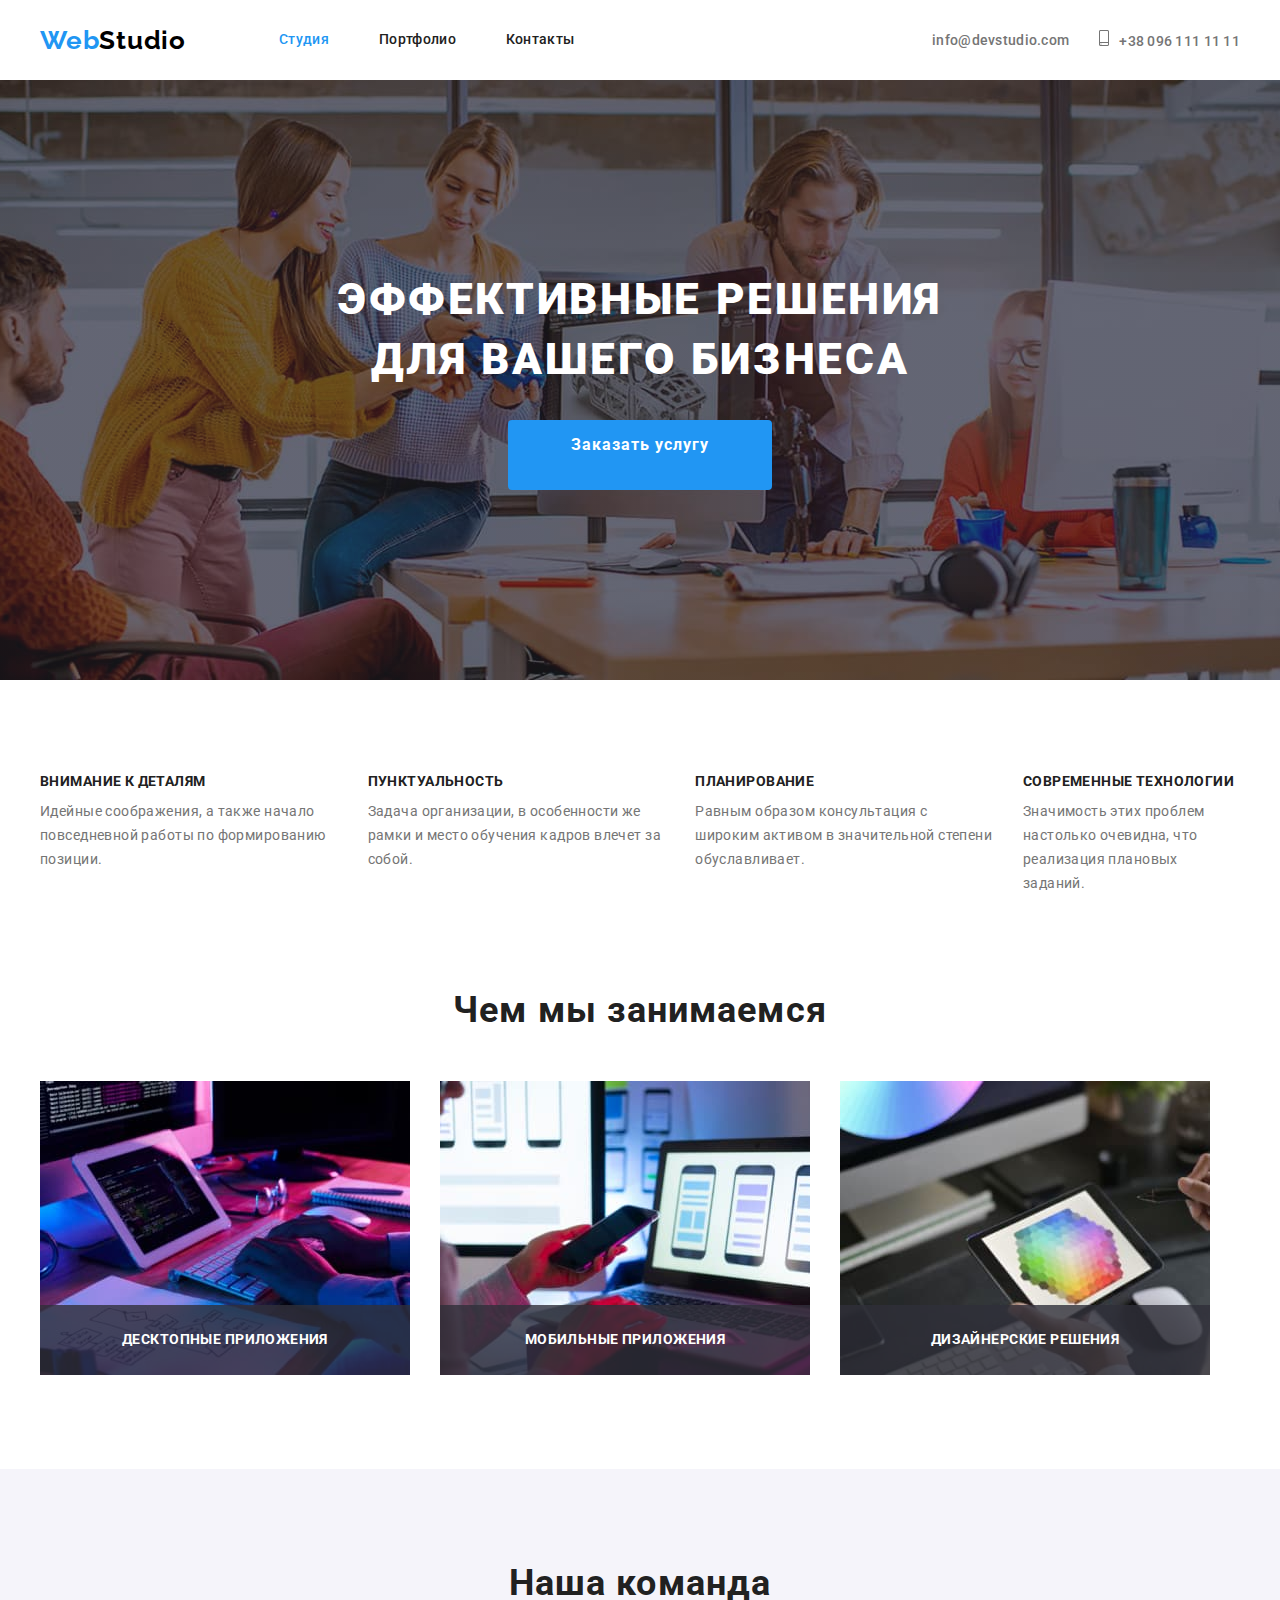
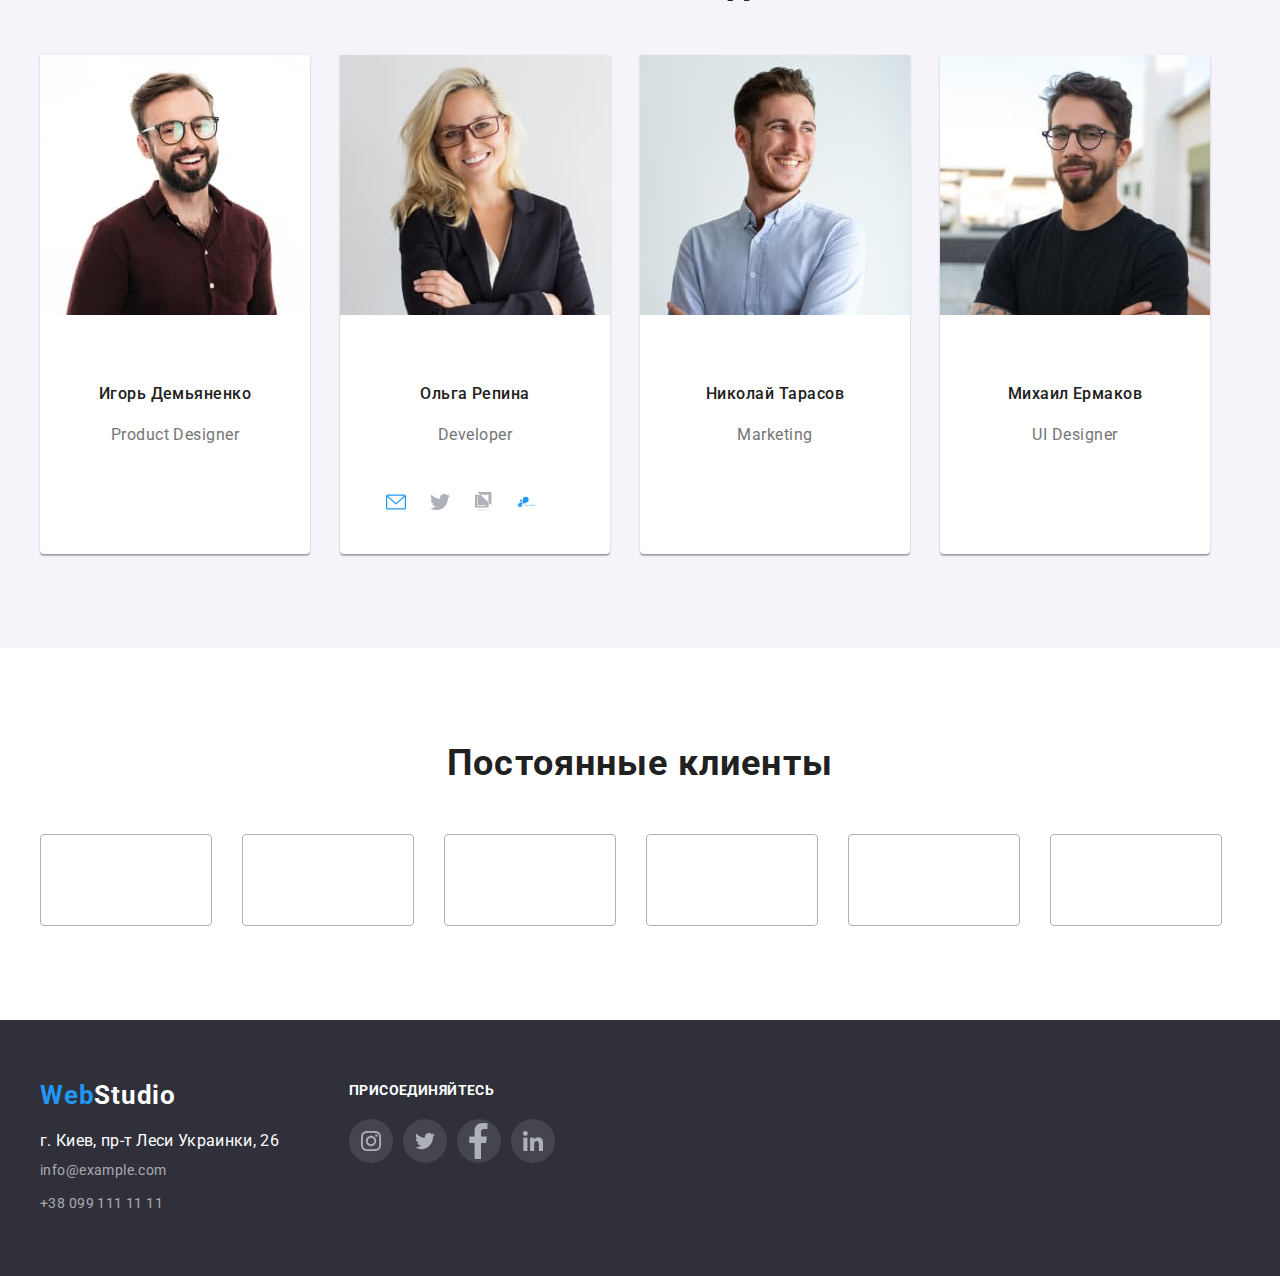
==== index.html @ da840e64 "5" ====
<!DOCTYPE html>
<html lang="ru">
<head>
    <meta charset="UTF-8">
    <meta name="viewport" content="width=device-width, initial-scale=1.0">
    <link href="https://fonts.googleapis.com/css2?family=Raleway:wght@700&family=Roboto:wght@400;500;700;900&display=swap"
        rel="stylesheet">
    <link rel="stylesheet" href="https://cdnjs.cloudflare.com/ajax/libs/modern-normalize/1.0.0/modern-normalize.min.css" integrity="sha512-ISS7cAi1PEhQ8jnbJpJZMd29NlhNj4AWYyLOSp2CE/CsHxTCu+r+t0D2yoJudVrd0/8fTVPUVDzY5Tvli75u/g==" crossorigin="anonymous" />
    <link rel="stylesheet" href="./css/style.css">
    <link rel="preconnect" href="https://fonts.gstatic.com">
    <title>Document</title>
</head>
<body class="body">
    <header class="header">
    <div class="container main">
        <nav class="main-nav">
            <!-- Логотип -->
            <a class="logo-link" href="./index.html">
                <p class="logo-text"><span class="logo">Web</span>Studio</p>
            </a>
            <!-- Навигация на другие страницы -->
            <ul class="nav-link">
                <li class="nav-li"><a class="active current" href="./index.html">Студия</a></li>
                <li class="nav-li"><a class="active" href="./portfolio/portfolio.html">Портфолио</a></li>
                <li class="nav-li"><a class="active" href="#address">Контакты</a></li>
            </ul>
        </nav>
        <ul class="header-li">
            <!-- Ссылка на адрес электронной почты  -->
            <li class="phone"><a class="link icon-mail" href="mailto:info@devstudio.com">info@devstudio.com</a></li>
            <!-- Ссылка на телефонный номер -->
            <li class="phone"><a class="link icon-tel" href="tel:+380961111111">+38 096 111 11 11</a></li>
        </ul>
    </div>
    </header>
    <main class="">
        <div class="hero">
            <div class="container">
                <section class="section-hero">
                    <h1 class="hero-title" >эффективные решения <br /> для вашего бизнеса</h1>
                    <div class=""> 
                    <a class="button" href="">Заказать услугу</a>
                    </div>
                </section>
            </div>
        </div>
        <section class="section-desc">
            <div class="container">
            <h2 class="title visually-hidden">Наши преимущества</h2>
            <ul class="desc center">
                <li class="desc-li icon-antena"><h3 class="desc-text">Внимание к деталям</h3><p>Идейные соображения, а также начало повседневной работы по формированию позиции.</p></li>
                <li class="desc-li icon-clock"><h3 class="desc-text">Пунктуальность</h3><p>Задача организации, в особенности же рамки и место обучения кадров влечет за собой.</p></li>
                <li class="desc-li icon-ps"><h3 class="desc-text">Планирование</h3><p>Равным образом консультация с широким активом в значительной степени обуславливает.</p></li>
                <li class="desc-li icon-astronaut"><h3 class="desc-text">Современные технологии</h3><p>Значимость этих проблем настолько очевидна, что реализация плановых заданий.</p></li>
            </ul>
            </div>
        </section> 
        <section class="section-img">
            <div class="container">
            <h2 class="img-text">Чем мы занимаемся</h2>
            <ul class="img-link">
                <li class="img-li"><img src="./images/box_1.jpg" alt="Наши проекты" width="370"><p class="img-posit">ДЕСКТОПНЫЕ ПРИЛОЖЕНИЯ</p></li>
                <li class="img-li"><img src="./images/box_2.jpg" alt="Наши проекты" width="370"><p class="img-posit">МОБИЛЬНЫЕ ПРИЛОЖЕНИЯ</p></li>
                <li class="img-li"><img src="./images/box_3.jpg" alt="Наши проекты" width="370"><p class="img-posit">ДИЗАЙНЕРСКИЕ РЕШЕНИЯ</p></li>
            </ul>
            </div>
        </section>
        <section class="section-foto">
            <div class="container">
            <h2 class="foto-link">Наша команда</h2>
            <ul class="foto-list">
                <!-- Ссылки на странички команды -->
                <li class="foto-img"><img src="./images/Igory.jpg" alt="Игорь Демьяненко" width="270">
            <div class="team-content">
                    <h3>Игорь Демьяненко</h3> <p lang="en">Product Designer</p> 
            <ul class="team-icon">
                <li class="list">
                    <a class="links-icon" href="">
                        <svg class="icon">
                            <use href="./images/icon/sprite.svg#instagram"></use>
                        </svg>
                    </a>
                </li>
                <li class="list">
                    <a class="links-icon" href="">
                        <svg class="icon">
                            <use href="./images/icon/sprite.svg#twitter"></use>
                        </svg>
                    </a>
                </li>
                <li class="list">
                    <a class="links-icon" href="">
                        <svg class="icon">
                            <use href="./images/icon/sprite.svg#facebook"></use>
                        </svg>
                    </a>
                </li>
                <li class="list">
                    <a class="links-icon" href="">
                        <svg class="icon">
                            <use href="./images/icon/sprite.svg#linkedin"></use>
                        </svg>
                    </a>
                </li>
            </ul>
            </div>
            </li>
                <li class="foto-img"><img src="./images/Olyga.jpg" alt="Ольга Репина" width="270">
                <div class="team-content">
                    <h3> Ольга Репина </h3> <p lang="en"> Developer </p>
            <ul class="team-icon">
                <li class="list">
                    <a class="links-icon" href="">
                        <svg class="icon">
                            <use href="./images/icons/sprite.svg#instagram"></use>
                        </svg>
                    </a>
                </li>
                <li class="list">
                    <a class="links-icon" href="">
                        <svg class="icon">
                            <use href="./images/icons/sprite.svg#twitter"></use>
                        </svg>
                    </a>
                </li>
                <li class="list">
                    <a class="links-icon" href="">
                        <svg class="icon">
                            <use href="./images/icons/sprite.svg#facebook"></use>
                        </svg>
                    </a>
                </li>
                <li class="list">
                    <a class="links-icon" href="">
                        <svg class="icon">
                            <use href="./images/icons/sprite.svg#linkedin"></use>
                        </svg>
                    </a>
                </li>
            </ul>
        </div>
    </li>
                <li class="foto-img"><img src="./images/Nikolay.jpg" alt="Николай Тарасов" width="270">
                <div class="team-content">
                    <h3> Николай Тарасов </h3> <p lang="en">Marketing </p>
            <ul class="team-icon">
                <li class="list">
                    <a class="links-icon" href="">
                        <svg class="icon">
                            <use href="./images/icon/sprite.svg#instagram"></use>
                        </svg>
                    </a>
                </li>
                <li class="list">
                    <a class="links-icon" href="">
                        <svg class="icon">
                            <use href="./images/icon/sprite.svg#twitter"></use>
                        </svg>
                    </a>
                </li>
                <li class="list">
                    <a class="links-icon" href="">
                        <svg class="icon">
                            <use href="./images/icon/sprite.svg#facebook"></use>
                        </svg>
                    </a>
                </li>
                <li class="list">
                    <a class="links-icon" href="">
                        <svg class="icon">
                            <use href="./images/icon/sprite.svg#linkedin"></use>
                        </svg>
                    </a>
                </li>
            </ul>
                </div>
            </li>
                <li class="foto-img"><img src="./images/Mikhoil.jpg" alt="Михаил Ермаков" width="270">
                <div class="team-content">
                    <h3> Михаил Ермаков </h3> <p lang="en">UI Designer </p>
            <ul class="team-icon">
                <li class="list">
                    <a class="links-icon" href="">
                        <svg class="icon">
                            <use href="./images/icon/sprite.svg#instagram"></use>
                        </svg>
                    </a>
                </li>
                <li class="list">
                    <a class="links-icon" href="">
                        <svg class="icon">
                            <use href="./images/icon/sprite.svg#twitter"></use>
                        </svg>
                    </a>
                </li>
                <li class="list">
                    <a class="links-icon" href="">
                        <svg class="icon">
                            <use href="./images/icon/sprite.svg#facebook"></use>
                        </svg>
                    </a>
                </li>
                <li class="list">
                    <a class="links-icon" href="">
                        <svg class="icon">
                            <use href="./images/icon/sprite.svg#linkedin"></use>
                        </svg>
                    </a>
                </li>
            </ul>
            </div>
        </li>
            </ul>
            </div>
        </section>
        <!-- Clients -->
        <section class="section clients">
            <div class="container">
                <h2 class="clients-title">Постоянные клиенты</h2>
                <ul class="clients-lists">
                    <li class="list">
                        <a class="link" href="">
                            <svg class="icon" width="50" height="45">
                                <use href="./images/icon/sprite.svg#logo_1"></use>
                            </svg>
                        </a>
                    </li>
                    <li class="list">
                        <a class="link" href="">
                            <svg class="icon" width="40" height="52">
                                <use href="./images/icon/sprite.svg#logo_2"></use>
                            </svg>
                        </a>
                    </li>
                    <li class="list">
                        <a class="link" href="">
                            <svg class="icon" width="41" height="43">
                                <use href="./images/icon/sprite.svg#logo_3"></use>
                            </svg>
                        </a>
                    </li>
                    <li class="list">
                        <a class="link" href="">
                            <svg class="icon" width="80" height="42">
                                <use href="./images/icon/sprite.svg#logo_4"></use>
                            </svg>
                        </a>
                    </li>
                    <li class="list">
                        <a class="link" href="">
                            <svg class="icon" width="59" height="47">
                                <use href="./images/icon/sprite.svg#logo_5"></use>
                            </svg>
                        </a>
                    </li>
                    <li class="list">
                        <a class="link" href="">
                            <svg class="icon" width="89" height="46">
                                <use href="./images/icon/sprite.svg#logo_6"></use>
                            </svg>
                        </a>
                    </li>
                </ul>
            </div>
        </section>
    </main>
    <footer class="footer">
        <div class="container">
            <!-- Логотип -->
            <div class="footer-left">
            <a href="./index.html">
                <p class="footer-logo"><span class="logo">Web</span>Studio</p>
            </a>
            <address id="address">
                <!-- Ссылка на адрес -->
                <a class="google-address" target="_blank" href="https://goo.gl/maps/JPTJLpiqcLhhmCbZ7">
                    г. Киев, пр-т Леси Украинки, 26
                </a>
                <!-- Ссылка на адрес электронной почты  -->
                <a class="footer-link" href="mailto:info@example.com">info@example.com</a>
                <!-- Ссылка на телефонный номер -->
                <a class="footer-link" href="tel:+380991111111">+38 099 111 11 11</a>
            </address>
        </div>
        <div class="footer-join">
            <b class="title">Присоединяйтесь</b>
            <ul class="footer-icon">
                <li class="list">
                    <a class="link icon-instagram" href=""></a>
                </li>
                <li class="list"><a class="link icon-twitter" href=""></a></li>
                <li class="list"><a class="link icon-facebook" href=""></a></li>
                <li class="list"><a class="link icon-linkedin" href=""></a></li>
            </ul>
        </div>
        </div>
    </footer>
</body>
</html>
<!-- <svg class="icon">
    <use xlink:href="#antena"></use>
</svg><svg class="icon">
    <use xlink:href="#astronaut"></use>
</svg><svg class="icon">
    <use xlink:href="#clock"></use>
</svg><svg class="icon">
    <use xlink:href="#facebook"></use>
</svg><svg class="icon">
    <use xlink:href="#instagram"></use>
</svg><svg class="icon">
    <use xlink:href="#linkedin"></use>
</svg><svg class="icon">
    <use xlink:href="#logo_1"></use>
</svg><svg class="icon">
    <use xlink:href="#logo_2"></use>
</svg><svg class="icon">
    <use xlink:href="#logo_3"></use>
</svg><svg class="icon">
    <use xlink:href="#logo_4"></use>
</svg><svg class="icon">
    <use xlink:href="#logo_5"></use>
</svg><svg class="icon">
    <use xlink:href="#logo_6"></use>
</svg><svg class="icon">
    <use xlink:href="#mail"></use>
</svg><svg class="icon">
    <use xlink:href="#ps"></use>
</svg><svg class="icon">
    <use xlink:href="#smartphone"></use>
</svg> -->
---- css/style.css ----
/* цвет основного текста #757575 */
/* вторичный цвет #212121 */
/* первичный цвет фона #FFFFFF */
/* вторичный цвет фона #F5F4FA */
/* акцент #2196F3 */
/* цвет иконок серый #AFB1B8 */

/* https://elenrosee.github.io/it-studio/ */

:root {
  --primary-text-color: #757575;
  --secondary-text-color: #212121;
  --primary-background-color: #ffffff;
  --secondary-background-color: #f5f4fa;
  --akcent-color: #2196f3;
  --logo-color: #000000;
  --border-color: #ececec;
  --footer-color: #2f303a;
  --icon-gray-color: #afb1b8;
}
/* значение border-box устанавливается для всех элементов 
и псевдоэлементов документа. */

/* Остальной код */
.body {
  font-family: 'Roboto', sans-serif;
  letter-spacing: 0.02em;
  font-display: swap;
  background-color: var(--primary-background-color);
  color: var(--primary-text-color);
}
* {
  padding: 0;
  margin: 0;
  /* outline: 2px solid tomato; */
}
ul,
.link,
.list {
  list-style: none;
  padding: 0;
  margin: 0;
}
a {
  text-decoration: none;
}
h2 {
  color: var(--secondary-text-color);
  font-weight: 700;
  font-size: 36px;
  line-height: 1.16;
  letter-spacing: 0.03em;
  padding: 0;
  margin: 0;
}
h3 {
  color: var(--secondary-text-color);
  font-weight: 700;
  font-size: 14px;
  line-height: 1.14;
  letter-spacing: 0.03em;
  padding: 0;
  margin: 0;
}
p {
  padding: 0;
  margin: 0;
}
.container {
  width: 1200px;
  padding-left: 15px;
  padding-right: 15px;
  margin-left: auto;
  margin-right: auto;
}
/* Логотип */

.main {
  display: flex;
  align-items: center;
  justify-content: space-between;
}
.main-nav {
  display: flex;
  align-items: center;
}
.logo-link {
  font-family: 'Raleway', sans-serif;
  color: var(--logo-color);
  font-weight: 700;
  font-size: 26px;
  line-height: 1.19;
  letter-spacing: 0.03em;
  /* cursor: pointer; */
}
.logo {
  color: var(--akcent-color);
}
/* .logo-text {
  color: var(--logo-color);
} */
/* ссылки навигации */
.nav-link {
  display: flex;
  margin-left: 93px;
}
.nav-link .active {
  display: block;
  padding-top: 32px;
  padding-bottom: 32px;
  color: var(--secondary-text-color);
  font-weight: 500;
  font-size: 14px;
  line-height: 1.14;
}
.nav-link .active:hover,
.nav-link .active:focus {
  color: var(--akcent-color);
  border-bottom: 4px;
  border-radius: 2px;
}
.nav-link .active.current {
  color: var(--akcent-color);
}
.nav-li:not(:last-child) {
  margin-right: 50px;
}
/* .nav-link .active:active {
  color:#ff0000;
} */
/* ссылки контактов */
.header-li {
  display: flex;
}
.link {
  color: var(--primary-text-color);
  font-weight: 500;
  font-size: 14px;
  line-height: 1.14;
  letter-spacing: 0.02em;
}
.header-li .phone + .phone {
  margin-left: 30px;
}

.link:hover,
.mail:hover::before {
  color: var(--akcent-color);
}
.header .icon-mail::before {
  display: inline-block;
  content: '';
  height: 12px;
  width: 16px;
  margin-right: 10px;
  background-image: url('../images/icons/mail.svg');
}

.header .icon-tel::before {
  display: inline-block;
  content: '';
  height: 16px;
  width: 10px;
  margin-right: 10px;
  background-image: url('../images/icons/smartphone.svg');
  align-self: center;
}
/* .link:hover,
.mail:hover::before,
.link:hover svg,
.link:focus svg {
  color: var(--accent-color);
  fill: var(--accent-color);
} */
/* вопросы: 
1. при фиксированном хедере возможно сейчас уже сделать, чтобы весь его контент при зуме был видимым. 
2. так же при зуме bg начинает обрезаться картинка. 3. при нфжатии на кнопку Отправить в модальном окне не применяется transition  h
ttps://mariia-kovalchuk.github.io/goit-markup-hw-05/index.html
https://mariia-kovalchuk.github.io/goit-markup-hw-05/index.html */

/* .mail::before {
  display: inline-block;
  content: '';
  height: 12px;
  width: 16px;
  margin-right: 10px;
  background-image: url('../images/icons/sprite.svg#mail');
}
.tel::before {
  display: inline-block;
  content: '';
  height: 16px;
  width: 10px;
  margin-right: 10px;
  background-image: url('../images/icons/smartphone.svg');
  align-self: center;
} */

/* Секция Герой */
.hero {
  display: flex;
  max-width: 1600px;
  height: 600px;
  margin-left: auto;
  margin-right: auto;
  align-items: center;
  background-color: var(--footer-color);
  background-image: linear-gradient(
      to right,
      rgba(47, 48, 58, 0.4),
      rgba(47, 48, 58, 0.4)
    ),
    url('../images/img.jpg');
  background-size: cover;
  background-position: center;
  text-align: center;
}
.section-hero {
  color: var(--primary-background-color);
  text-align: center;
  padding-top: 94px;
  padding-bottom: 94px;
}

.hero-title {
  font-weight: 900;
  font-size: 44px;
  line-height: 1.36;
  text-align: center;
  letter-spacing: 0.06em;
  text-transform: uppercase;
  /* padding-top: 200px; */
  margin-bottom: 30px;
}
.button {
  color: var(--primary-background-color);
  background-color: var(--akcent-color);
  font-weight: 700;
  font-size: 16px;
  line-height: 1.87;
  /* display: flex; */
  align-items: center;
  text-align: center;
  letter-spacing: 0.06em;
  display: inline-block;
  padding: 10px 32px;
  height: 50px;
  min-width: 200px;
  border-radius: 4px;
}
/* Прятать текст */
.visually-hidden {
  position: absolute;
  width: 1px;
  height: 1px;
  margin: -1px;
  border: 0;
  padding: 0;
  white-space: nowrap;
  clip-path: inset(100%);
  clip: rect(0 0 0 0);
  overflow: hidden;
}
.section-desc {
  padding-top: 94px;
  padding-bottom: 94px;
}
.desc {
  display: flex;
}
.desc .center {
  justify-content: center;
}

.desc-li:not(:last-child) {
  width: calc((100% - 90px) / 3);
  margin-right: 30px;
}
.section-desc h2 {
  text-align: center;
}
.desc-text {
  text-transform: uppercase;
}
.section-desc li {
  font-weight: 400;
  font-size: 14px;
  line-height: 1.71;
  letter-spacing: 0.03em;
  text-align: left;
  width: 270px;
}
.desc-text {
  margin-bottom: 10px;
}
.desc-li .icon::before {
  display: block;
  content: '';
  height: 120px;
  margin-bottom: 30px;
  background-repeat: no-repeat;
  background-position: center;
  background-color: var(--secondary-background-color);
}

.icon-antena::before {
  background-image: url('../images/icons/sprite.svg#antena');
}

.icon-clock::before {
  background-image: url('../images/icons/sprite.svg#clock');
}
.icon-ps::before {
  background-image: url('../images/icons/sprite.svg#ps');
}

.icon-astronaut::before {
  background-image: url('../images/icons/sprite.svg#astronaut');
}

.section-img {
  /* padding-top: 94px; */
  padding-bottom: 94px;
  text-align: center;
}
.img-link {
  display: flex;
}
.img-li:not(:first-child) {
  margin-left: 30px;
}
.img-link img {
  display: block;
}
.img-text {
  margin-bottom: 50px;
}
.img-li {
  position: relative;
}
.img-posit {
  bottom: 0;
  right: 0;
  width: 370px;
  margin: 0;
  padding-top: 27px;
  padding-bottom: 27px;
  font-style: 500px;
  font-weight: bold;
  font-size: 14px;
  line-height: 1.14;
  text-align: center;
  letter-spacing: 0.03em;
  text-transform: uppercase;
  position: absolute;
  color: var(--primary-background-color);
  background: rgba(47, 48, 58, 0.8);
}

/* .section-img li {
} */
.section-foto {
  background-color: var(--secondary-background-color);
  text-align: center;
  padding-top: 94px;
  padding-bottom: 94px;
}

.foto-link {
  margin-bottom: 50px;
}
.section-foto h3 {
  font-weight: 500;
  font-size: 16px;
  line-height: 1.9;
  text-align: center;
  letter-spacing: 0.03em;
  background-color: var(--primary-background-color);
}
.section-foto p {
  margin-bottom: 30px;
  font-weight: 400;
  font-size: 16px;
  line-height: 1.9;
  text-align: center;
  letter-spacing: 0.03em;
}
.foto-list {
  display: flex;
}
.foto-img {
  justify-content: center;
  background: var(--primary-background-color);
  box-shadow: 0px 1px 3px rgba(0, 0, 0, 0.12), 0px 1px 1px rgba(0, 0, 0, 0.14),
    0px 2px 1px rgba(0, 0, 0, 0.2);
  border-radius: 0px 0px 4px 4px;
}
.foto-img:not(:last-child) {
  margin-right: 30px;
}
.foto-img img {
  margin-bottom: 30px;
}
.foto-img h3 {
  margin-bottom: 10px;
}
.clients {
  padding-top: 94px;
  padding-bottom: 94px;
}
.team-content {
  padding: 30px 32px;
}
.team-icon {
  display: flex;
}

.team-icon .link:hover {
  background-color: var(--accent-color);
}
.links-icon {
  margin-right: 10px;
}

.team-icon .list:last-child,
.links-icon:last-child {
  margin-right: 0;
}

.team-icon .links-icon {
  display: flex;
  height: 44px;
  width: 44px;
  align-items: center;

  border-radius: 50%;
  /* margin-right: 10px; */
  color: var(--icon-gray-color);
}

.team-icon .link:hover {
  color: var(--primary-white-color);
}

.team-icon .icon {
  height: 20px;
  width: 20px;
  margin-left: auto;
  margin-right: 10px;
  fill: currentColor;
}
/* Clients */

.clients-title {
  margin-bottom: 50px;

  font-weight: 700;
  font-size: 36px;
  line-height: 1.17;
  text-align: center;

  color: var(--secondary-text-color);
}

.clients-lists {
  display: flex;
  margin: 0 -15px;
}

.clients .list {
  display: inline-block;
  margin: 0 15px;
}

.clients .link {
  display: flex;
  width: 170px;
  height: 90px;
  align-items: center;
  justify-content: center;

  border: 1px solid var(--icon-gray-color);
  border-radius: 4px;
  color: var(--icon-gray-color);
}

.clients .link:hover {
  color: var(--accent-color);
  border-color: var(--accent-color);
}

.clients .icon {
  fill: currentColor;
}
.footer {
  background-color: var(--footer-color);
  padding-top: 60px;
  padding-bottom: 60px;
}
.footer .footer-logo {
  display: inline-block;
  padding-bottom: 20px;
  color: var(--primary-background-color);
  font-weight: 700;
  font-size: 26px;
  line-height: 1.19;
  letter-spacing: 0.03em;
}
.footer p {
  color: var(--primary-background-color);
}
.google-address {
  color: var(--primary-background-color);
  font-style: normal;
}
.footer-link:not(:first-child) {
  margin-top: 9px;
}
.address {
  color: var(--primary-background-color);
  font-style: normal;
  margin-top: 30px;
}
.footer-link {
  display: block;
  font-style: normal;
  color: rgb(255, 255, 255, 0.6);
  font-weight: 400;
  font-size: 14px;
  line-height: 1.71;
  letter-spacing: 0.03em;
}
.footer .container {
  display: flex;
}
.footer-left {
  margin-right: 70px;
}

.footer-join .title {
  display: inline-block;
  margin-bottom: 20px;

  font-weight: 700;
  font-size: 14px;
  line-height: 1.14;
  letter-spacing: 0.03em;
  text-transform: uppercase;

  color: var(--primary-background-color);
}

.footer-join .list:not(:last-child) {
  margin-right: 10px;
}

.footer-join .link {
  display: inline-block;
  height: 44px;
  width: 44px;
  background-color: rgba(255, 255, 255, 0.1);
  background-size: 20px;
  background-repeat: no-repeat;
  background-position: center;
  border-radius: 50%;
}

.footer-join .icon-instagram {
  background-image: url('../images/icons/instagram.svg');
}
.footer-join .icon-twitter {
  background-image: url('../images/icons/twitter.svg');
}
.footer-join .icon-facebook {
  background-image: url('../images/icons/facebook.svg');
}
.footer-join .icon-linkedin {
  background-image: url('../images/icons/linkedin.svg');
}

.footer-join .icon-instagram:hover,
.footer-join .icon-twitter:hover,
.footer-join .icon-facebook:hover,
.footer-join .icon-linkedin:hover {
  background-color: var(--akcent-color);
}

.footer-icon {
  display: flex;
}

/* Portfolio */
.header-portfolio {
  border-bottom: 1px solid #ececec;
}
.main-portfolio {
  text-align: center;
}
.benefits {
  display: flex;
}
.benefits.center {
  justify-content: center;
  margin-bottom: 50px;
}
.container.portfolio {
  padding-top: 94px;
  padding-bottom: 94px;
}
.benefits-list:not(:last-child) {
  margin-right: 8px;
}
.benefits .benefits-button {
  font-family: inherit;
  font-weight: 500;
  font-size: 16px;
  line-height: 1.62;
  letter-spacing: 0.03em;
  background-color: var(--secondary-background-color);
  color: var(--secondary-text-color);
  text-align: center;
  display: inline-block;
  padding: 6px 21px;
  border-radius: 4px;
  border: 0px;
}
.benefits .benefits-button:hover,
.benefits .benefits-button:focus {
  color: var(--primary-background-color);
  background-color: var(--akcent-color);
  box-shadow: 0px 3px 1px rgba(0, 0, 0, 0.1), 0px 1px 2px rgba(0, 0, 0, 0.08),
    0px 2px 2px rgba(0, 0, 0, 0.12);
}
.projects {
  display: flex;
  flex-wrap: wrap;
  /* margin-right: -30px;
  margin-bottom: -30px; */
  list-style: none;
}
.projects-item {
  /* width: 370px; */
  width: calc((100% - 60px) / 3);
  margin-right: 30px;
  margin-bottom: 30px;
  border: 1px solid #eeeeee;
  box-sizing: border-box;
}

.projects-item:hover {
  box-shadow: 0px 1px 1px rgba(0, 0, 0, 0.12), 0px 4px 4px rgba(0, 0, 0, 0.06),
    1px 4px 6px rgba(0, 0, 0, 0.16);
}
.projects-item:nth-last-child(-n + 3) {
  margin-bottom: 0;
}
.projects-item:nth-child(3n) {
  margin-right: 0;
  margin-top: 0;
}

.projects h3 {
  font-weight: 700;
  font-size: 18px;
  line-height: 2;
  letter-spacing: 0.06em;
  /* margin-top: 20px;
  margin-bottom: 4px; */
}
.projects li {
  text-align: left;
}
.projects p {
  color: var(--primary-text-color);
  font-weight: 400;
  font-size: 16px;
  line-height: 1.88;
  letter-spacing: 0.03em;
}
.projects img {
  display: block;
}
.projects-text {
  padding-top: 20px;
  padding-bottom: 20px;
  padding-left: 24px;
  padding-right: 24px;
  border: 0 1px 1px 1px solid #eeeeee;
}

/* line-height: 1.2; */
/* 1.2 - auto - интерлиньяж */
/* .test-container {
  width: 1230px;
  padding-left: 15px;
  padding-right: 15px;
  margin-left: auto;
  margin-right: auto;
}

.flex-container {
  display: flex;
  flex-wrap: wrap;
  background-color: teal;
  margin: -15px;
}

.flex-element {
  width: 380px;
  margin: 15px; */

/* calc((100% - кол-во маржинов в строке * значение маржина) / кол-во элементов в строке */
/* width: calc((100% - 60px) / 3); */
/* margin-right: 30px; */
/* margin-bottom: 30px; */

/* margin-right: 30px;
  margin-bottom: 30px; */
/* } */

/* .flex-element:nth-child(3n) {
  margin-right: 0;
}
.flex-element:nth-last-child(-n + 3) {
  margin-bottom: 0;
} */

/* .flex-element:nth-child(3n) {
  margin-right: 0;
}
.flex-element:nth-last-child(-n + 3) {
  margin-bottom: 0;
} */

/* Альтернатива */
/* .flex-element:not(:nth-child(3n)) {
  margin-right: 30px;
} */

/* .flex-element:not(:nth-last-child(-n + 3)) {
  margin-bottom: 30px;
} */
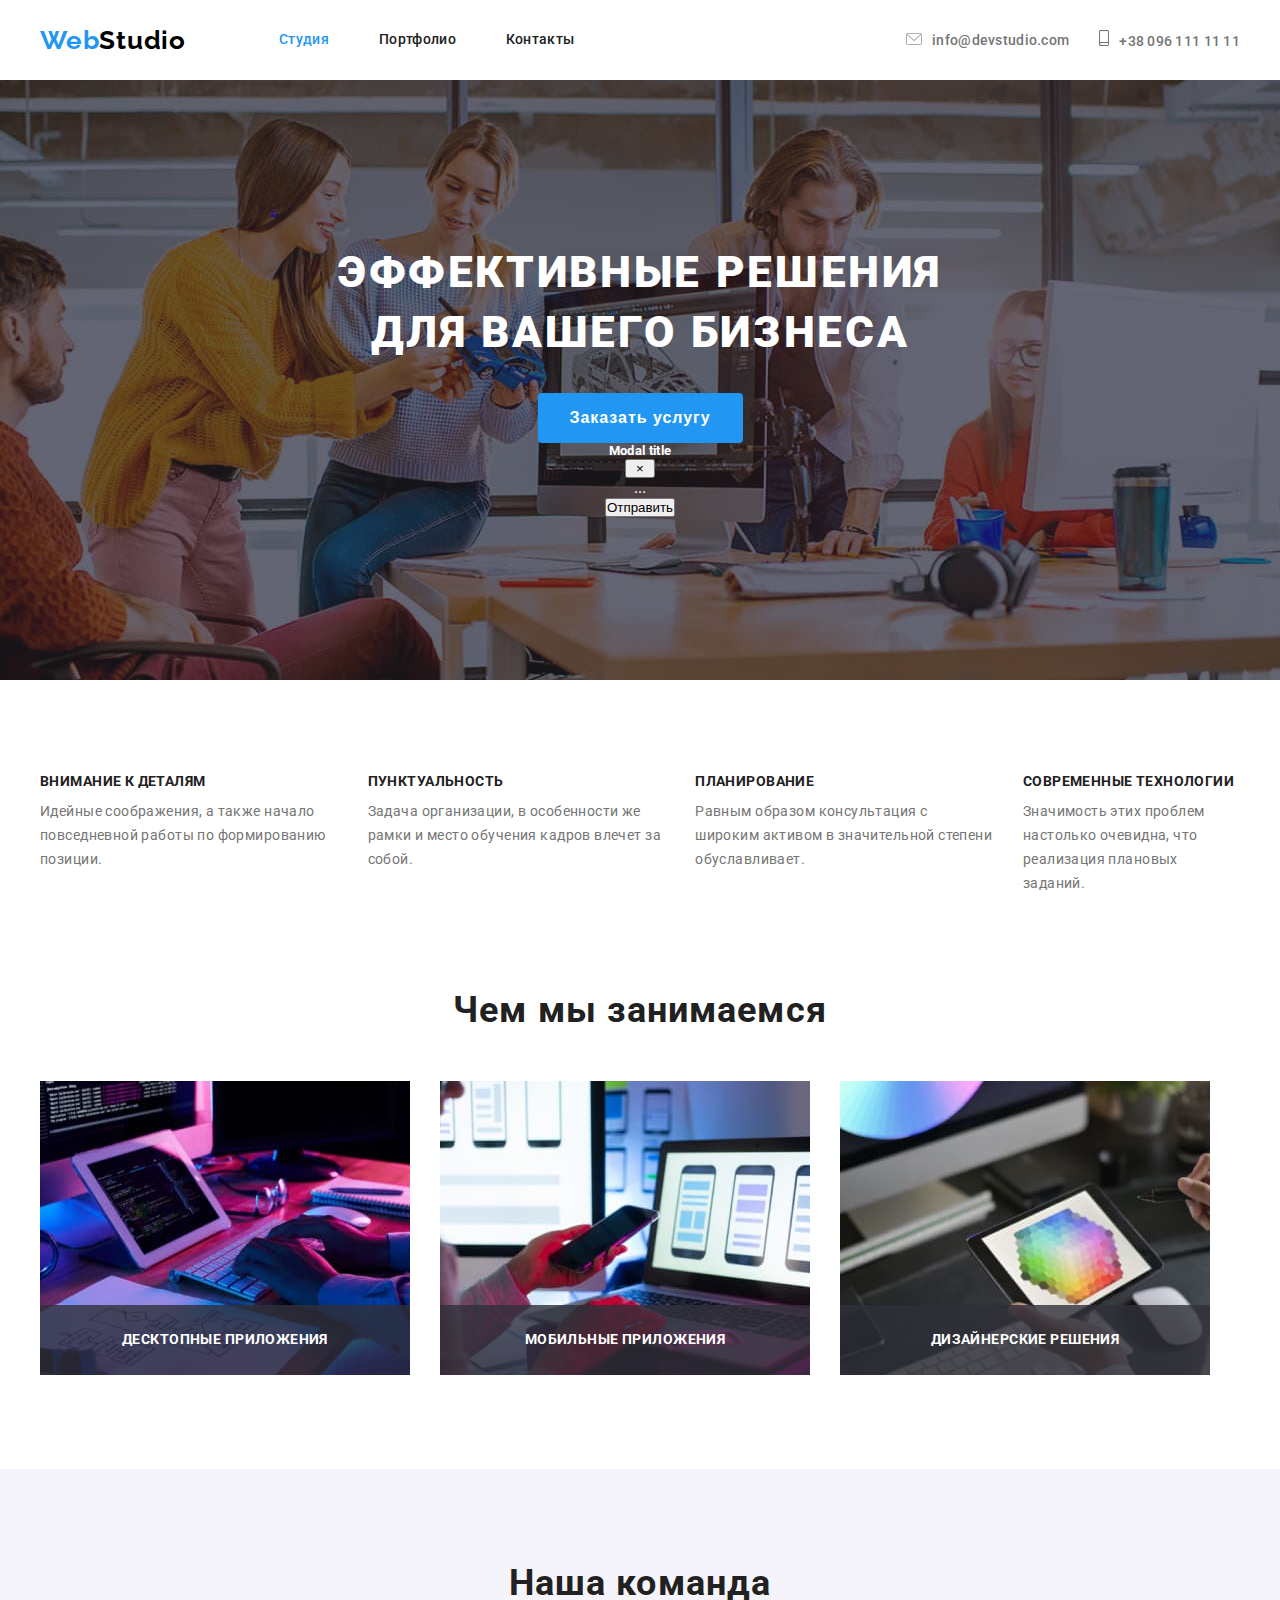
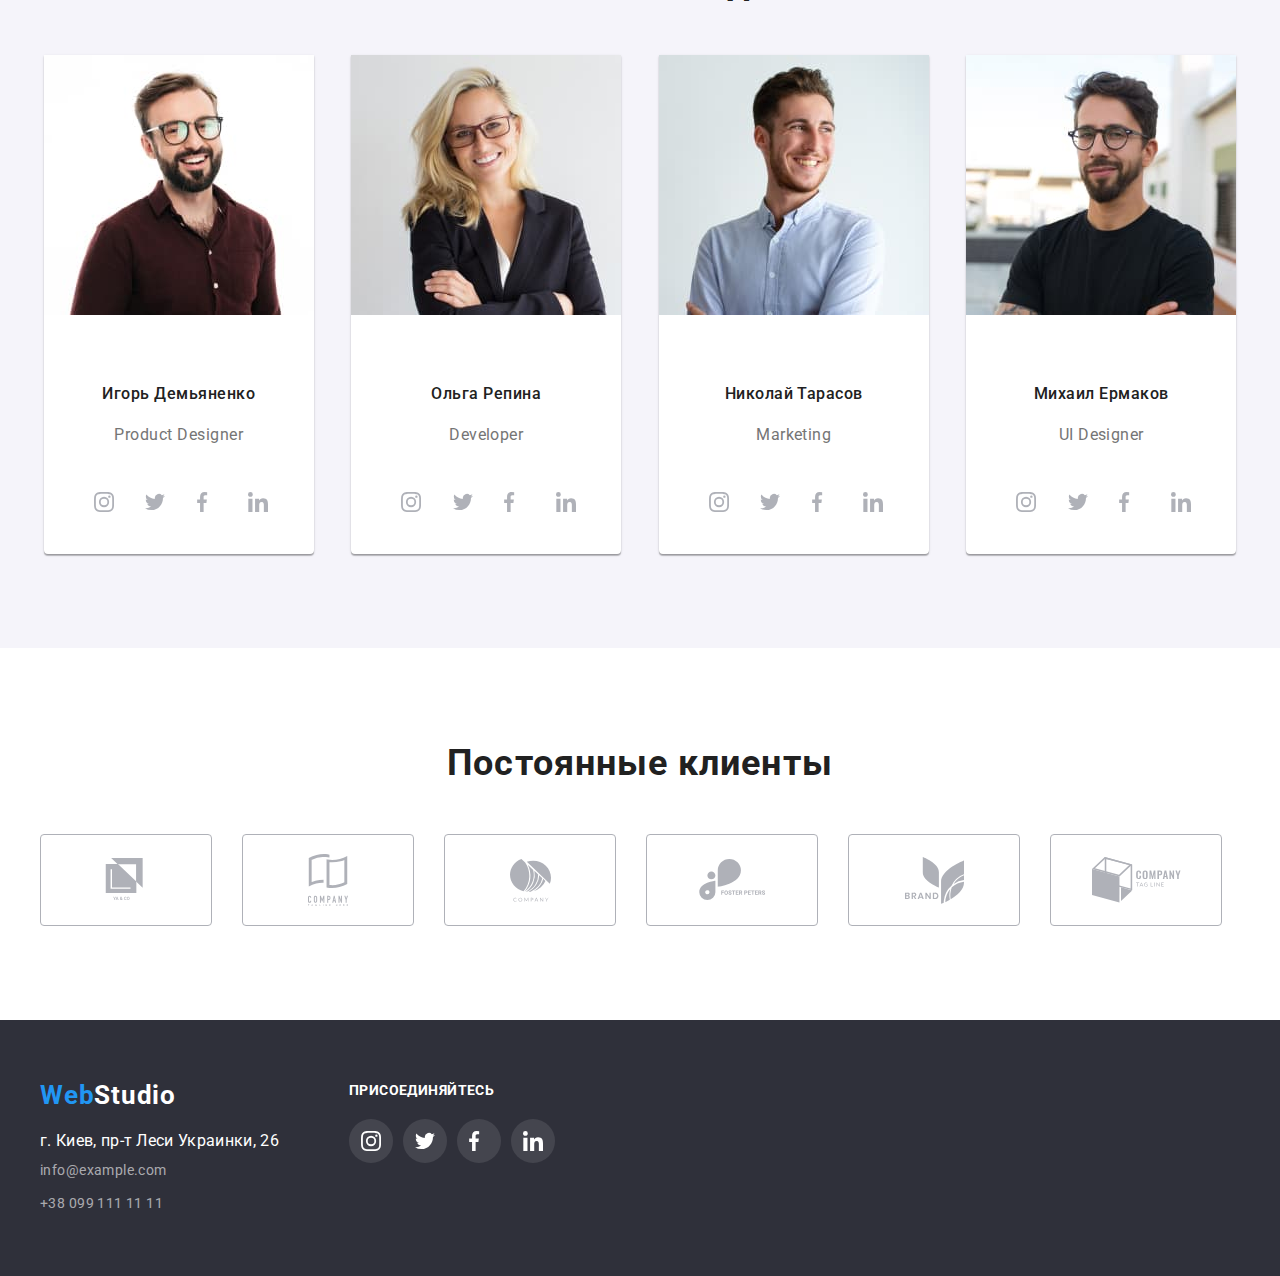
==== commit dc4be7ad: "new svg" ====
--- a/index.html
+++ b/index.html
@@ -3,8 +3,11 @@
 <head>
     <meta charset="UTF-8">
     <meta name="viewport" content="width=device-width, initial-scale=1.0">
+    <meta name="viewport" content="width=device-width, initial-scale=1, shrink-to-fit=no">
     <link href="https://fonts.googleapis.com/css2?family=Raleway:wght@700&family=Roboto:wght@400;500;700;900&display=swap"
         rel="stylesheet">
+    <!-- <link rel="stylesheet" href="https://cdn.jsdelivr.net/npm/bootstrap@4.5.3/dist/css/bootstrap.min.css" -->
+        <!-- integrity="sha384-TX8t27EcRE3e/ihU7zmQxVncDAy5uIKz4rEkgIXeMed4M0jlfIDPvg6uqKI2xXr2" crossorigin="anonymous"> -->
     <link rel="stylesheet" href="https://cdnjs.cloudflare.com/ajax/libs/modern-normalize/1.0.0/modern-normalize.min.css" integrity="sha512-ISS7cAi1PEhQ8jnbJpJZMd29NlhNj4AWYyLOSp2CE/CsHxTCu+r+t0D2yoJudVrd0/8fTVPUVDzY5Tvli75u/g==" crossorigin="anonymous" />
     <link rel="stylesheet" href="./css/style.css">
     <link rel="preconnect" href="https://fonts.gstatic.com">
@@ -39,7 +42,31 @@
                 <section class="section-hero">
                     <h1 class="hero-title" >эффективные решения <br /> для вашего бизнеса</h1>
                     <div class=""> 
-                    <a class="button" href="">Заказать услугу</a>
+                    <!-- <a class="button" href="">Заказать услугу</a> -->
+                    <button type="button" class="button" data-toggle="modal" data-target="#exampleModal">
+                        Заказать услугу
+                    </button>
+                    </div>
+                    <!-- Modal -->
+                    <div class="modal fade" id="exampleModal" tabindex="-1" role="dialog" aria-labelledby="exampleModalLabel"
+                        aria-hidden="true">
+                        <div class="modal-dialog">
+                            <div class="modal-content">
+                                <div class="modal-header">
+                                    <h5 class="modal-title" id="exampleModalLabel">Modal title</h5>
+                                    <button type="button" class="close" data-dismiss="modal" aria-label="Close">
+                                        <span aria-hidden="true">&times;</span>
+                                    </button>
+                                </div>
+                                <div class="modal-body">
+                                    ...
+                                </div>
+                                <div class="modal-footer">
+                                    <!-- <button type="button" class="btn btn-secondary" data-dismiss="modal">Close</button> -->
+                                    <button type="button" class="btn btn-primary">Отправить</button>
+                                </div>
+                            </div>
+                        </div>
                     </div>
                 </section>
             </div>
@@ -77,28 +104,28 @@
                 <li class="list">
                     <a class="links-icon" href="">
                         <svg class="icon">
-                            <use href="./images/icon/sprite.svg#instagram"></use>
-                        </svg>
-                    </a>
-                </li>
-                <li class="list">
-                    <a class="links-icon" href="">
-                        <svg class="icon">
-                            <use href="./images/icon/sprite.svg#twitter"></use>
-                        </svg>
-                    </a>
-                </li>
-                <li class="list">
-                    <a class="links-icon" href="">
-                        <svg class="icon">
-                            <use href="./images/icon/sprite.svg#facebook"></use>
-                        </svg>
-                    </a>
-                </li>
-                <li class="list">
-                    <a class="links-icon" href="">
-                        <svg class="icon">
-                            <use href="./images/icon/sprite.svg#linkedin"></use>
+                            <use href="./images/icons/sprite.svg#instagram"></use>
+                        </svg>
+                    </a>
+                </li>
+                <li class="list">
+                    <a class="links-icon" href="">
+                        <svg class="icon">
+                            <use href="./images/icons/sprite.svg#twitter"></use>
+                        </svg>
+                    </a>
+                </li>
+                <li class="list">
+                    <a class="links-icon" href="">
+                        <svg class="icon">
+                            <use href="./images/icons/sprite.svg#facebook"></use>
+                        </svg>
+                    </a>
+                </li>
+                <li class="list">
+                    <a class="links-icon" href="">
+                        <svg class="icon">
+                            <use href="./images/icons/sprite.svg#linkedin"></use>
                         </svg>
                     </a>
                 </li>
@@ -147,28 +174,28 @@
                 <li class="list">
                     <a class="links-icon" href="">
                         <svg class="icon">
-                            <use href="./images/icon/sprite.svg#instagram"></use>
-                        </svg>
-                    </a>
-                </li>
-                <li class="list">
-                    <a class="links-icon" href="">
-                        <svg class="icon">
-                            <use href="./images/icon/sprite.svg#twitter"></use>
-                        </svg>
-                    </a>
-                </li>
-                <li class="list">
-                    <a class="links-icon" href="">
-                        <svg class="icon">
-                            <use href="./images/icon/sprite.svg#facebook"></use>
-                        </svg>
-                    </a>
-                </li>
-                <li class="list">
-                    <a class="links-icon" href="">
-                        <svg class="icon">
-                            <use href="./images/icon/sprite.svg#linkedin"></use>
+                            <use href="./images/icons/sprite.svg#instagram"></use>
+                        </svg>
+                    </a>
+                </li>
+                <li class="list">
+                    <a class="links-icon" href="">
+                        <svg class="icon">
+                            <use href="./images/icons/sprite.svg#twitter"></use>
+                        </svg>
+                    </a>
+                </li>
+                <li class="list">
+                    <a class="links-icon" href="">
+                        <svg class="icon">
+                            <use href="./images/icons/sprite.svg#facebook"></use>
+                        </svg>
+                    </a>
+                </li>
+                <li class="list">
+                    <a class="links-icon" href="">
+                        <svg class="icon">
+                            <use href="./images/icons/sprite.svg#linkedin"></use>
                         </svg>
                     </a>
                 </li>
@@ -182,28 +209,28 @@
                 <li class="list">
                     <a class="links-icon" href="">
                         <svg class="icon">
-                            <use href="./images/icon/sprite.svg#instagram"></use>
-                        </svg>
-                    </a>
-                </li>
-                <li class="list">
-                    <a class="links-icon" href="">
-                        <svg class="icon">
-                            <use href="./images/icon/sprite.svg#twitter"></use>
-                        </svg>
-                    </a>
-                </li>
-                <li class="list">
-                    <a class="links-icon" href="">
-                        <svg class="icon">
-                            <use href="./images/icon/sprite.svg#facebook"></use>
-                        </svg>
-                    </a>
-                </li>
-                <li class="list">
-                    <a class="links-icon" href="">
-                        <svg class="icon">
-                            <use href="./images/icon/sprite.svg#linkedin"></use>
+                            <use href="./images/icons/sprite.svg#instagram"></use>
+                        </svg>
+                    </a>
+                </li>
+                <li class="list">
+                    <a class="links-icon" href="">
+                        <svg class="icon">
+                            <use href="./images/icons/sprite.svg#twitter"></use>
+                        </svg>
+                    </a>
+                </li>
+                <li class="list">
+                    <a class="links-icon" href="">
+                        <svg class="icon">
+                            <use href="./images/icons/sprite.svg#facebook"></use>
+                        </svg>
+                    </a>
+                </li>
+                <li class="list">
+                    <a class="links-icon" href="">
+                        <svg class="icon">
+                            <use href="./images/icons/sprite.svg#linkedin"></use>
                         </svg>
                     </a>
                 </li>
@@ -221,42 +248,42 @@
                     <li class="list">
                         <a class="link" href="">
                             <svg class="icon" width="50" height="45">
-                                <use href="./images/icon/sprite.svg#logo_1"></use>
+                                <use href="./images/icons/sprite.svg#logo_1"></use>
                             </svg>
                         </a>
                     </li>
                     <li class="list">
                         <a class="link" href="">
                             <svg class="icon" width="40" height="52">
-                                <use href="./images/icon/sprite.svg#logo_2"></use>
+                                <use href="./images/icons/sprite.svg#logo_2"></use>
                             </svg>
                         </a>
                     </li>
                     <li class="list">
                         <a class="link" href="">
                             <svg class="icon" width="41" height="43">
-                                <use href="./images/icon/sprite.svg#logo_3"></use>
+                                <use href="./images/icons/sprite.svg#logo_3"></use>
                             </svg>
                         </a>
                     </li>
                     <li class="list">
                         <a class="link" href="">
                             <svg class="icon" width="80" height="42">
-                                <use href="./images/icon/sprite.svg#logo_4"></use>
+                                <use href="./images/icons/sprite.svg#logo_4"></use>
                             </svg>
                         </a>
                     </li>
                     <li class="list">
                         <a class="link" href="">
                             <svg class="icon" width="59" height="47">
-                                <use href="./images/icon/sprite.svg#logo_5"></use>
+                                <use href="./images/icons/sprite.svg#logo_5"></use>
                             </svg>
                         </a>
                     </li>
                     <li class="list">
                         <a class="link" href="">
                             <svg class="icon" width="89" height="46">
-                                <use href="./images/icon/sprite.svg#logo_6"></use>
+                                <use href="./images/icons/sprite.svg#logo_6"></use>
                             </svg>
                         </a>
                     </li>
@@ -285,9 +312,7 @@
         <div class="footer-join">
             <b class="title">Присоединяйтесь</b>
             <ul class="footer-icon">
-                <li class="list">
-                    <a class="link icon-instagram" href=""></a>
-                </li>
+                <li class="list"><a class="link icon-instagram" href=""></a></li>
                 <li class="list"><a class="link icon-twitter" href=""></a></li>
                 <li class="list"><a class="link icon-facebook" href=""></a></li>
                 <li class="list"><a class="link icon-linkedin" href=""></a></li>
@@ -295,6 +320,16 @@
         </div>
         </div>
     </footer>
+    <script src="./js/slider.js"></script>
+    <script src="https://code.jquery.com/jquery-3.5.1.slim.min.js"
+        integrity="sha384-DfXdz2htPH0lsSSs5nCTpuj/zy4C+OGpamoFVy38MVBnE+IbbVYUew+OrCXaRkfj"
+        crossorigin="anonymous"></script>
+    <script src="https://cdn.jsdelivr.net/npm/popper.js@1.16.1/dist/umd/popper.min.js"
+        integrity="sha384-9/reFTGAW83EW2RDu2S0VKaIzap3H66lZH81PoYlFhbGU+6BZp6G7niu735Sk7lN"
+        crossorigin="anonymous"></script>
+    <script src="https://cdn.jsdelivr.net/npm/bootstrap@4.5.3/dist/js/bootstrap.min.js"
+        integrity="sha384-w1Q4orYjBQndcko6MimVbzY0tgp4pWB4lZ7lr30WKz0vr/aWKhXdBNmNb5D92v7s"
+        crossorigin="anonymous"></script>
 </body>
 </html>
 <!-- <svg class="icon">
--- a/css/style.css
+++ b/css/style.css
@@ -66,7 +66,7 @@
   padding: 0;
   margin: 0;
 }
-.container {
+.body .container {
   width: 1200px;
   padding-left: 15px;
   padding-right: 15px;
@@ -232,6 +232,7 @@
   /* padding-top: 200px; */
   margin-bottom: 30px;
 }
+/* class='btn btn-primary'  */
 .button {
   color: var(--primary-background-color);
   background-color: var(--akcent-color);
@@ -246,6 +247,7 @@
   padding: 10px 32px;
   height: 50px;
   min-width: 200px;
+  border: none;
   border-radius: 4px;
 }
 /* Прятать текст */
@@ -261,6 +263,31 @@
   clip: rect(0 0 0 0);
   overflow: hidden;
 }
+.modal.show .modal-dialog {
+  margin-top: 261px;
+}
+.modal.show .modal-header,
+.modal.show .modal-footer {
+  border: none;
+}
+.modal.show .modal-content {
+  width: 528px;
+  height: 581px;
+}
+.modal-header .close {
+  width: 30px;
+  padding: 0;
+  margin: 0;
+}
+/* .close span {
+  border: 1px;
+  border-color: #000000;
+  border-radius: 50%;
+} */
+.modal-footer .btn btn-primary {
+  align-items: center;
+}
+
 .section-desc {
   padding-top: 94px;
   padding-bottom: 94px;
@@ -331,6 +358,7 @@
 }
 .img-link img {
   display: block;
+  z-index: 1;
 }
 .img-text {
   margin-bottom: 50px;
@@ -339,6 +367,7 @@
   position: relative;
 }
 .img-posit {
+  z-index: 2;
   bottom: 0;
   right: 0;
   width: 370px;
@@ -387,6 +416,7 @@
 }
 .foto-list {
   display: flex;
+  justify-content: space-around;
 }
 .foto-img {
   justify-content: center;
@@ -413,10 +443,11 @@
 }
 .team-icon {
   display: flex;
-}
-
-.team-icon .link:hover {
-  background-color: var(--accent-color);
+  justify-content: space-around;
+}
+
+.team-icon .links-icon:hover {
+  background-color: var(--akcent-color);
 }
 .links-icon {
   margin-right: 10px;
@@ -435,11 +466,11 @@
 
   border-radius: 50%;
   /* margin-right: 10px; */
-  color: var(--icon-gray-color);
-}
-
-.team-icon .link:hover {
-  color: var(--primary-white-color);
+  fill: var(--icon-gray-color);
+}
+
+.team-icon .links-icon:hover {
+  fill: var(--primary-background-color);
 }
 
 .team-icon .icon {
@@ -484,9 +515,9 @@
   color: var(--icon-gray-color);
 }
 
-.clients .link:hover {
-  color: var(--accent-color);
-  border-color: var(--accent-color);
+.clients-lists .link:hover {
+  color: var(--akcent-color);
+  border-color: var(--akcent-color);
 }
 
 .clients .icon {
@@ -645,11 +676,18 @@
   margin-bottom: 30px;
   border: 1px solid #eeeeee;
   box-sizing: border-box;
-}
-
+
+  position: relative;
+  overflow: hidden;
+}
 .projects-item:hover {
   box-shadow: 0px 1px 1px rgba(0, 0, 0, 0.12), 0px 4px 4px rgba(0, 0, 0, 0.06),
     1px 4px 6px rgba(0, 0, 0, 0.16);
+}
+.projects-item:hover .overlay {
+  box-shadow: 0px 1px 1px rgba(0, 0, 0, 0.12), 0px 4px 4px rgba(0, 0, 0, 0.06),
+    1px 4px 6px rgba(0, 0, 0, 0.16);
+  transform: translateX(0%);
 }
 .projects-item:nth-last-child(-n + 3) {
   margin-bottom: 0;
@@ -687,7 +725,32 @@
   padding-right: 24px;
   border: 0 1px 1px 1px solid #eeeeee;
 }
-
+.projects .overlay {
+  position: absolute;
+  top: 0;
+  left: 0;
+  width: 100%;
+  height: 294px;
+
+  padding-top: 63px;
+  padding-bottom: 63px;
+  padding-left: 24px;
+  padding-right: 24px;
+
+  background: rgba(33, 150, 243, 0.9);
+
+  transform: translateX(-100%);
+  transition: transform 250ms ease;
+
+  font-style: 500;
+  font-weight: normal;
+  font-size: 18px;
+  line-height: 1.56;
+
+  letter-spacing: 0.03em;
+
+  color: var(--primary-background-color);
+}
 /* line-height: 1.2; */
 /* 1.2 - auto - интерлиньяж */
 /* .test-container {
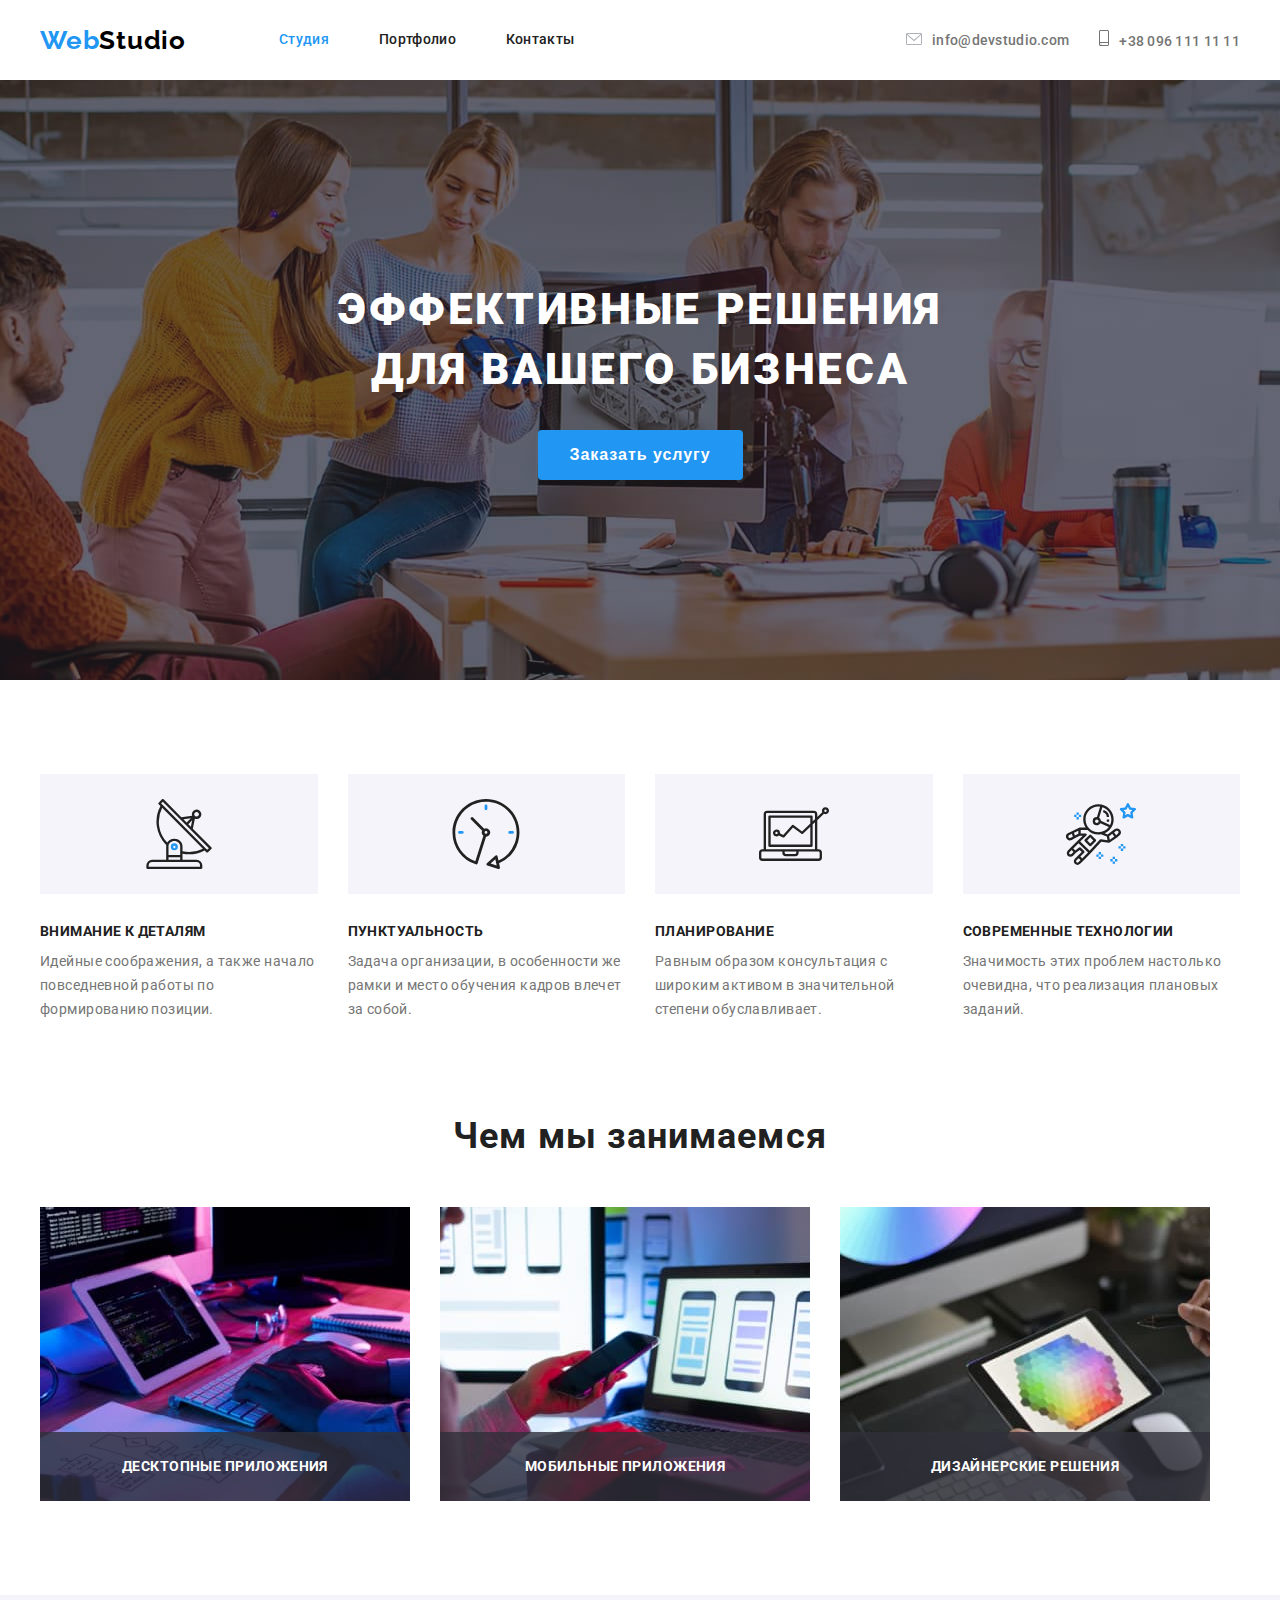
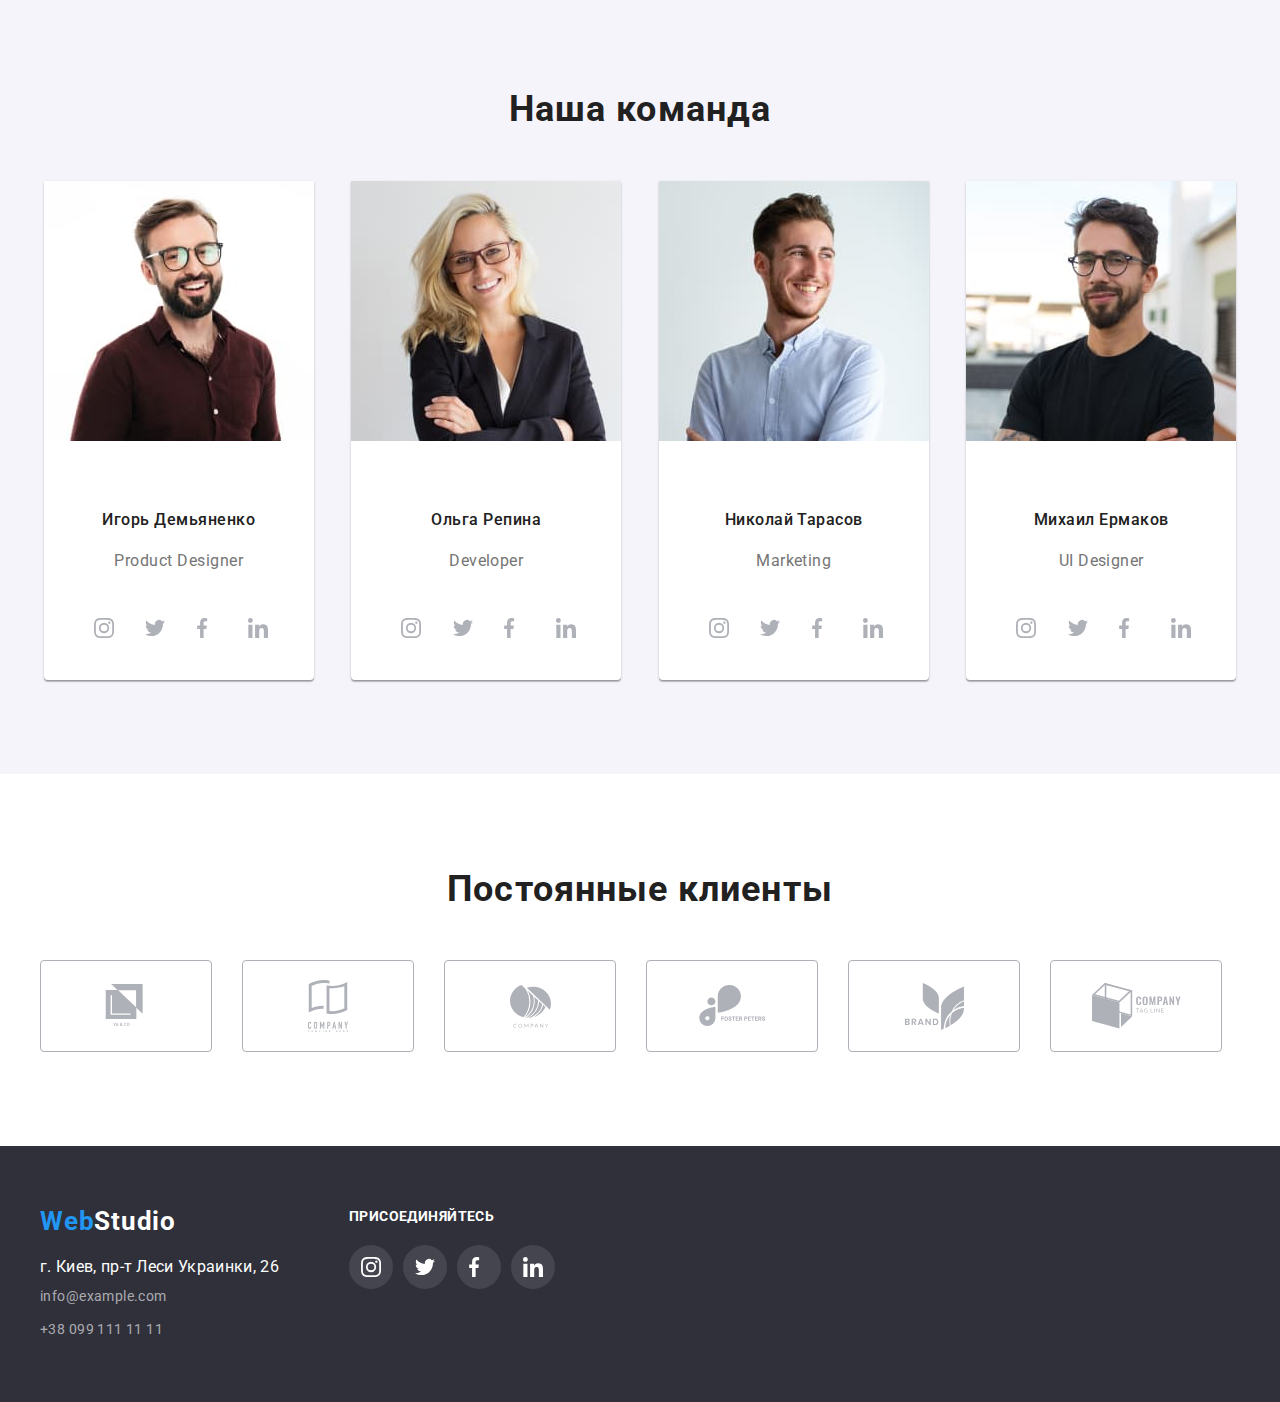
==== commit ce63d5ca: "изм" ====
--- a/index.html
+++ b/index.html
@@ -47,7 +47,7 @@
                         Заказать услугу
                     </button>
                     </div>
-                    <!-- Modal -->
+                    <!-- Modal
                     <div class="modal fade" id="exampleModal" tabindex="-1" role="dialog" aria-labelledby="exampleModalLabel"
                         aria-hidden="true">
                         <div class="modal-dialog">
@@ -63,11 +63,11 @@
                                 </div>
                                 <div class="modal-footer">
                                     <!-- <button type="button" class="btn btn-secondary" data-dismiss="modal">Close</button> -->
-                                    <button type="button" class="btn btn-primary">Отправить</button>
+                                    <!-- <button type="button" class="btn btn-primary">Отправить</button>
                                 </div>
                             </div>
                         </div>
-                    </div>
+                    </div> --> 
                 </section>
             </div>
         </div>
@@ -75,10 +75,10 @@
             <div class="container">
             <h2 class="title visually-hidden">Наши преимущества</h2>
             <ul class="desc center">
-                <li class="desc-li icon-antena"><h3 class="desc-text">Внимание к деталям</h3><p>Идейные соображения, а также начало повседневной работы по формированию позиции.</p></li>
-                <li class="desc-li icon-clock"><h3 class="desc-text">Пунктуальность</h3><p>Задача организации, в особенности же рамки и место обучения кадров влечет за собой.</p></li>
-                <li class="desc-li icon-ps"><h3 class="desc-text">Планирование</h3><p>Равным образом консультация с широким активом в значительной степени обуславливает.</p></li>
-                <li class="desc-li icon-astronaut"><h3 class="desc-text">Современные технологии</h3><p>Значимость этих проблем настолько очевидна, что реализация плановых заданий.</p></li>
+                <li class="desc-li icons-antena"><h3 class="desc-text">Внимание к деталям</h3><p>Идейные соображения, а также начало повседневной работы по формированию позиции.</p></li>
+                <li class="desc-li icons-clock"><h3 class="desc-text">Пунктуальность</h3><p>Задача организации, в особенности же рамки и место обучения кадров влечет за собой.</p></li>
+                <li class="desc-li icons-ps"><h3 class="desc-text">Планирование</h3><p>Равным образом консультация с широким активом в значительной степени обуславливает.</p></li>
+                <li class="desc-li icons-astronaut"><h3 class="desc-text">Современные технологии</h3><p>Значимость этих проблем настолько очевидна, что реализация плановых заданий.</p></li>
             </ul>
             </div>
         </section> 
--- a/css/style.css
+++ b/css/style.css
@@ -300,7 +300,6 @@
 }
 
 .desc-li:not(:last-child) {
-  width: calc((100% - 90px) / 3);
   margin-right: 30px;
 }
 .section-desc h2 {
@@ -310,17 +309,18 @@
   text-transform: uppercase;
 }
 .section-desc li {
-  font-weight: 400;
+  /* font-weight: 400; */
+  width: calc((100% - 90px) / 3);
   font-size: 14px;
   line-height: 1.71;
   letter-spacing: 0.03em;
   text-align: left;
-  width: 270px;
+  /* width: 270px; */
 }
 .desc-text {
   margin-bottom: 10px;
 }
-.desc-li .icon::before {
+.desc .desc-li::before {
   display: block;
   content: '';
   height: 120px;
@@ -330,19 +330,19 @@
   background-color: var(--secondary-background-color);
 }
 
-.icon-antena::before {
-  background-image: url('../images/icons/sprite.svg#antena');
-}
-
-.icon-clock::before {
-  background-image: url('../images/icons/sprite.svg#clock');
-}
-.icon-ps::before {
-  background-image: url('../images/icons/sprite.svg#ps');
-}
-
-.icon-astronaut::before {
-  background-image: url('../images/icons/sprite.svg#astronaut');
+.icons-antena::before {
+  background-image: url('../images/icons/antena.svg');
+}
+
+.icons-clock::before {
+  background-image: url('../images/icons/clock.svg');
+}
+.icons-ps::before {
+  background-image: url('../images/icons/ps.svg');
+}
+
+.icons-astronaut::before {
+  background-image: url('../images/icons/astronaut.svg');
 }
 
 .section-img {
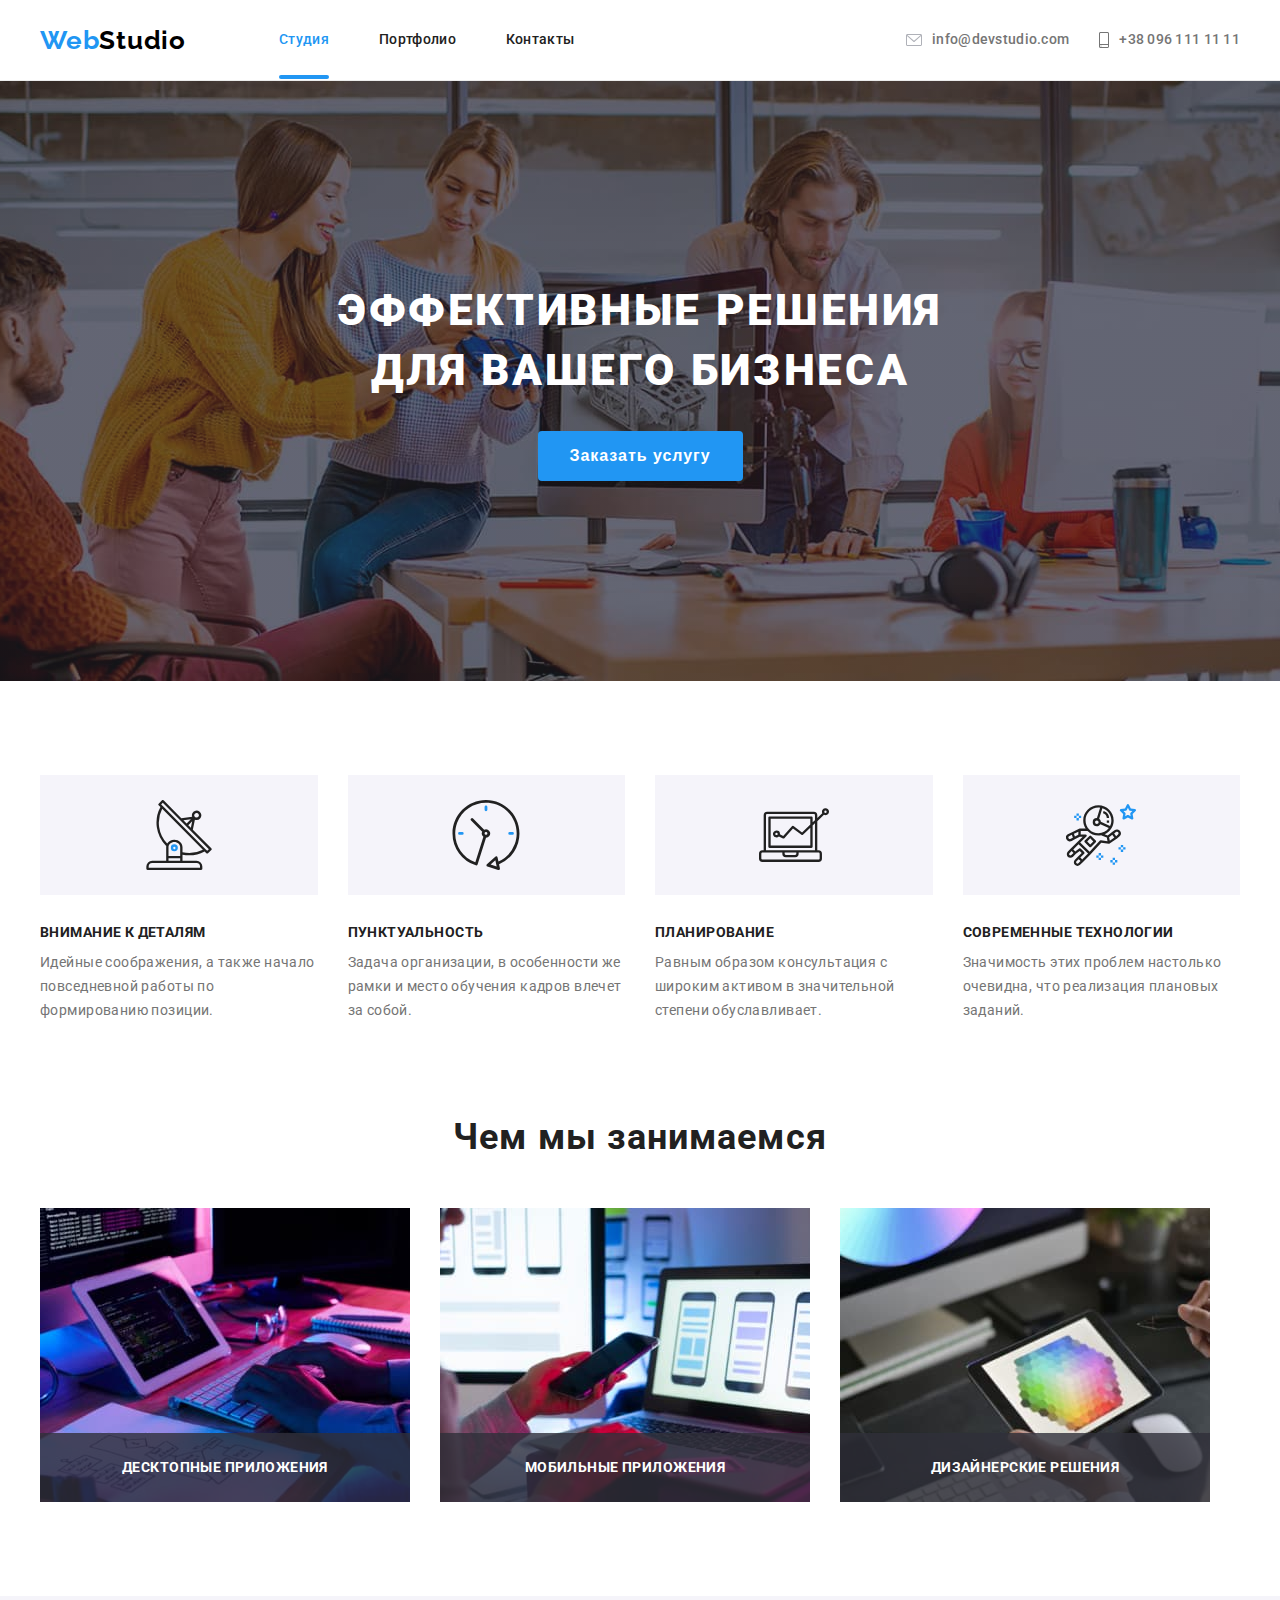
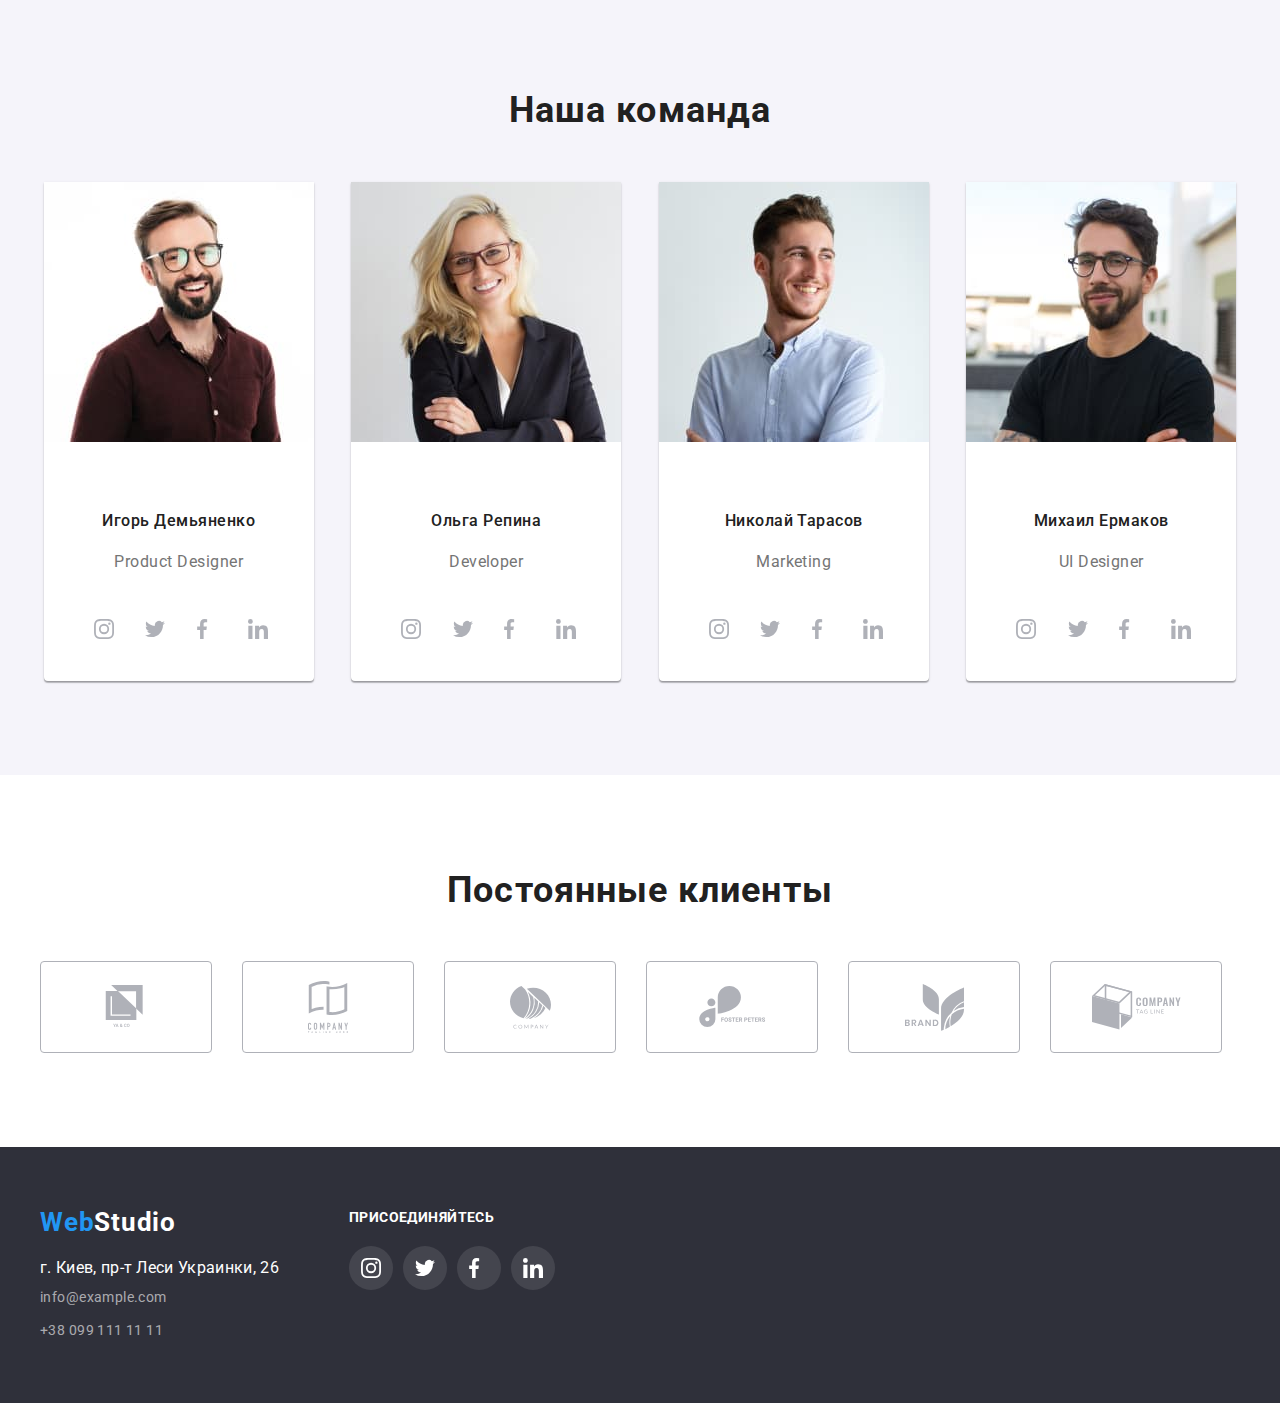
==== commit 2974c34b: "7" ====
--- a/index.html
+++ b/index.html
@@ -6,8 +6,6 @@
     <meta name="viewport" content="width=device-width, initial-scale=1, shrink-to-fit=no">
     <link href="https://fonts.googleapis.com/css2?family=Raleway:wght@700&family=Roboto:wght@400;500;700;900&display=swap"
         rel="stylesheet">
-    <!-- <link rel="stylesheet" href="https://cdn.jsdelivr.net/npm/bootstrap@4.5.3/dist/css/bootstrap.min.css" -->
-        <!-- integrity="sha384-TX8t27EcRE3e/ihU7zmQxVncDAy5uIKz4rEkgIXeMed4M0jlfIDPvg6uqKI2xXr2" crossorigin="anonymous"> -->
     <link rel="stylesheet" href="https://cdnjs.cloudflare.com/ajax/libs/modern-normalize/1.0.0/modern-normalize.min.css" integrity="sha512-ISS7cAi1PEhQ8jnbJpJZMd29NlhNj4AWYyLOSp2CE/CsHxTCu+r+t0D2yoJudVrd0/8fTVPUVDzY5Tvli75u/g==" crossorigin="anonymous" />
     <link rel="stylesheet" href="./css/style.css">
     <link rel="preconnect" href="https://fonts.gstatic.com">
@@ -47,28 +45,7 @@
                         Заказать услугу
                     </button>
                     </div>
-                    <!-- Modal
-                    <div class="modal fade" id="exampleModal" tabindex="-1" role="dialog" aria-labelledby="exampleModalLabel"
-                        aria-hidden="true">
-                        <div class="modal-dialog">
-                            <div class="modal-content">
-                                <div class="modal-header">
-                                    <h5 class="modal-title" id="exampleModalLabel">Modal title</h5>
-                                    <button type="button" class="close" data-dismiss="modal" aria-label="Close">
-                                        <span aria-hidden="true">&times;</span>
-                                    </button>
-                                </div>
-                                <div class="modal-body">
-                                    ...
-                                </div>
-                                <div class="modal-footer">
-                                    <!-- <button type="button" class="btn btn-secondary" data-dismiss="modal">Close</button> -->
-                                    <!-- <button type="button" class="btn btn-primary">Отправить</button>
-                                </div>
-                            </div>
-                        </div>
-                    </div> --> 
-                </section>
+                                    </section>
             </div>
         </div>
         <section class="section-desc">
--- a/css/style.css
+++ b/css/style.css
@@ -105,6 +105,7 @@
   margin-left: 93px;
 }
 .nav-link .active {
+  position: relative;
   display: block;
   padding-top: 32px;
   padding-bottom: 32px;
@@ -125,9 +126,18 @@
 .nav-li:not(:last-child) {
   margin-right: 50px;
 }
-/* .nav-link .active:active {
-  color:#ff0000;
-} */
+.nav-link .current::after {
+  display: block;
+  content: '';
+  position: absolute;
+  left: 0;
+  bottom: 1px;
+  width: 100%;
+  height: 4px;
+
+  background: var(--akcent-color);
+  border-radius: 2px;
+}
 /* ссылки контактов */
 .header-li {
   display: flex;
@@ -144,7 +154,8 @@
 }
 
 .link:hover,
-.mail:hover::before {
+.icon-mail:hover,
+.icon-tel:hover {
   color: var(--akcent-color);
 }
 .header .icon-mail::before {
@@ -164,6 +175,10 @@
   margin-right: 10px;
   background-image: url('../images/icons/smartphone.svg');
   align-self: center;
+}
+.phone .link {
+  display: flex;
+  align-items: center;
 }
 /* .link:hover,
 .mail:hover::before,
@@ -177,6 +192,8 @@
 2. так же при зуме bg начинает обрезаться картинка. 3. при нфжатии на кнопку Отправить в модальном окне не применяется transition  h
 ttps://mariia-kovalchuk.github.io/goit-markup-hw-05/index.html
 https://mariia-kovalchuk.github.io/goit-markup-hw-05/index.html */
+/* https://marishka95s.github.io/goit-markup-hw-06/index.html */
+/* https://github.com/marishka95s/goit-markup-hw-06/ */
 
 /* .mail::before {
   display: inline-block;
@@ -263,30 +280,6 @@
   clip: rect(0 0 0 0);
   overflow: hidden;
 }
-.modal.show .modal-dialog {
-  margin-top: 261px;
-}
-.modal.show .modal-header,
-.modal.show .modal-footer {
-  border: none;
-}
-.modal.show .modal-content {
-  width: 528px;
-  height: 581px;
-}
-.modal-header .close {
-  width: 30px;
-  padding: 0;
-  margin: 0;
-}
-/* .close span {
-  border: 1px;
-  border-color: #000000;
-  border-radius: 50%;
-} */
-.modal-footer .btn btn-primary {
-  align-items: center;
-}
 
 .section-desc {
   padding-top: 94px;
@@ -621,7 +614,7 @@
 }
 
 /* Portfolio */
-.header-portfolio {
+.header {
   border-bottom: 1px solid #ececec;
 }
 .main-portfolio {
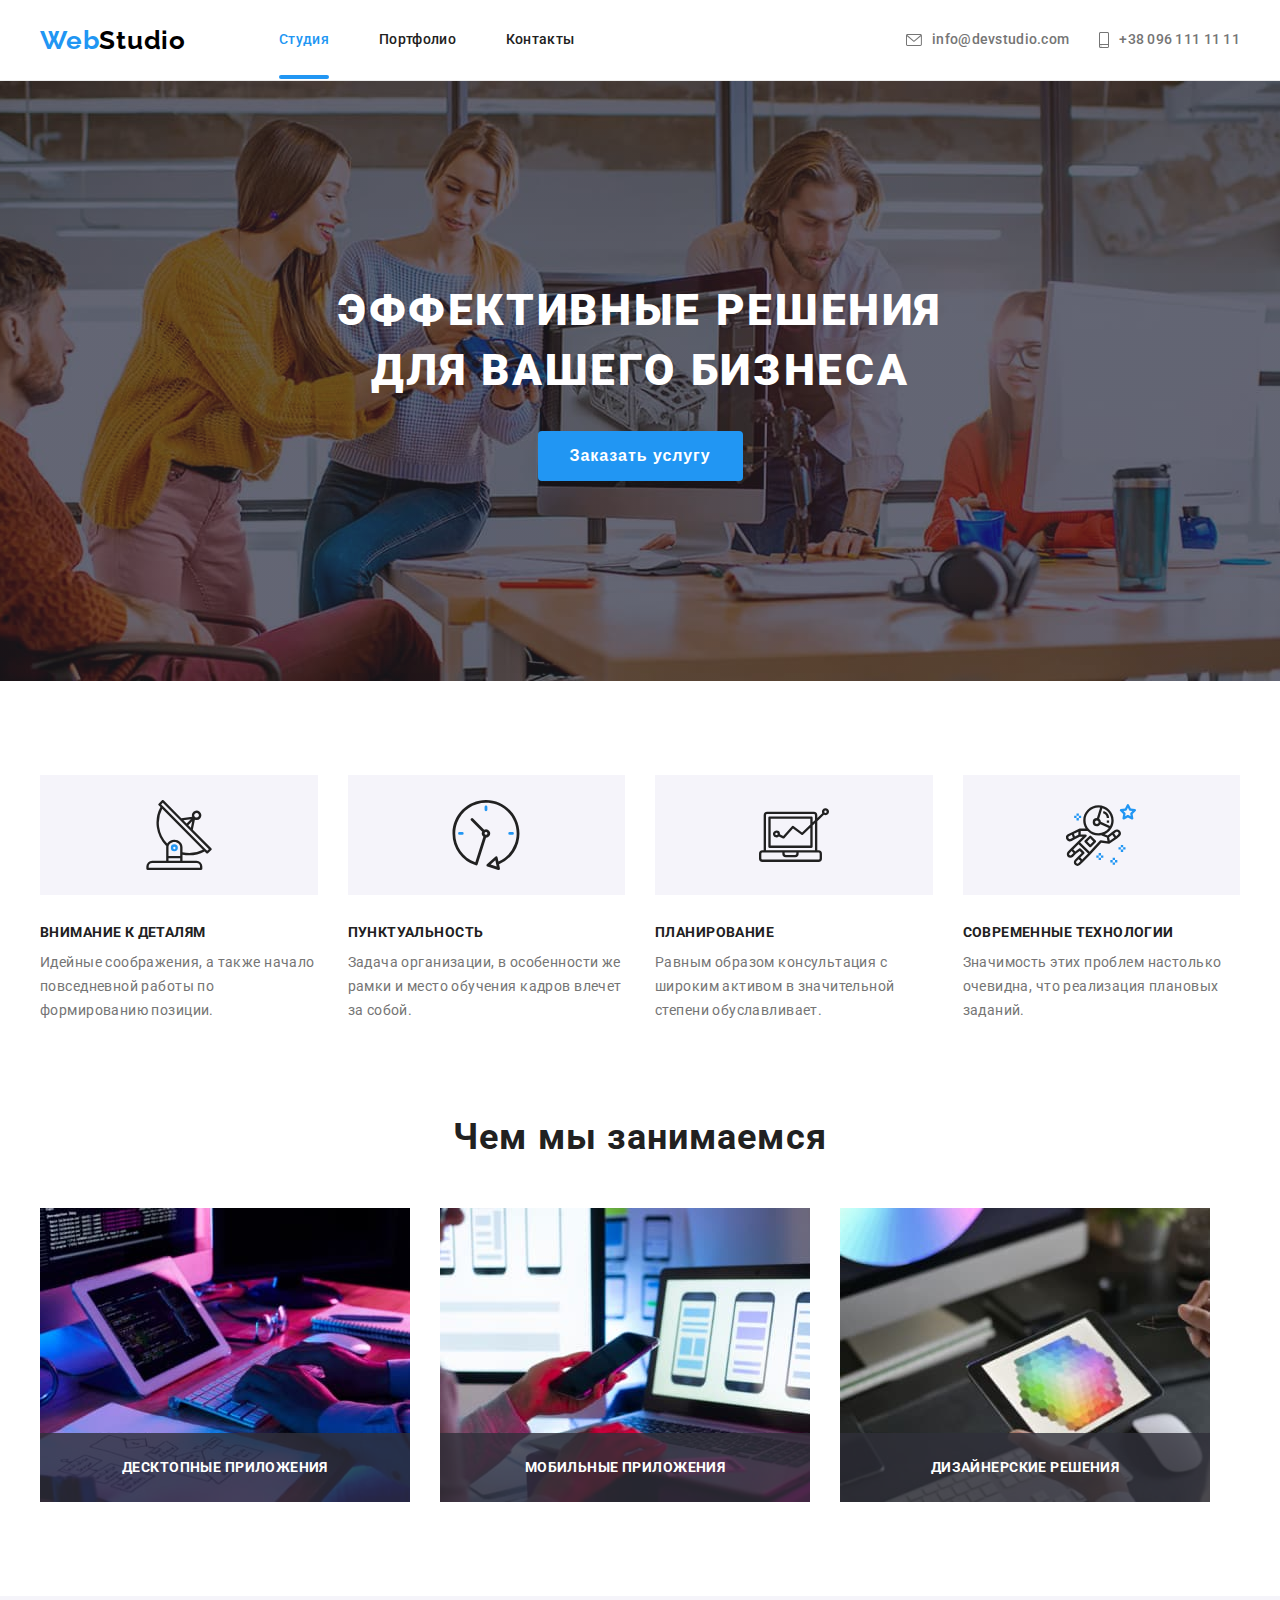
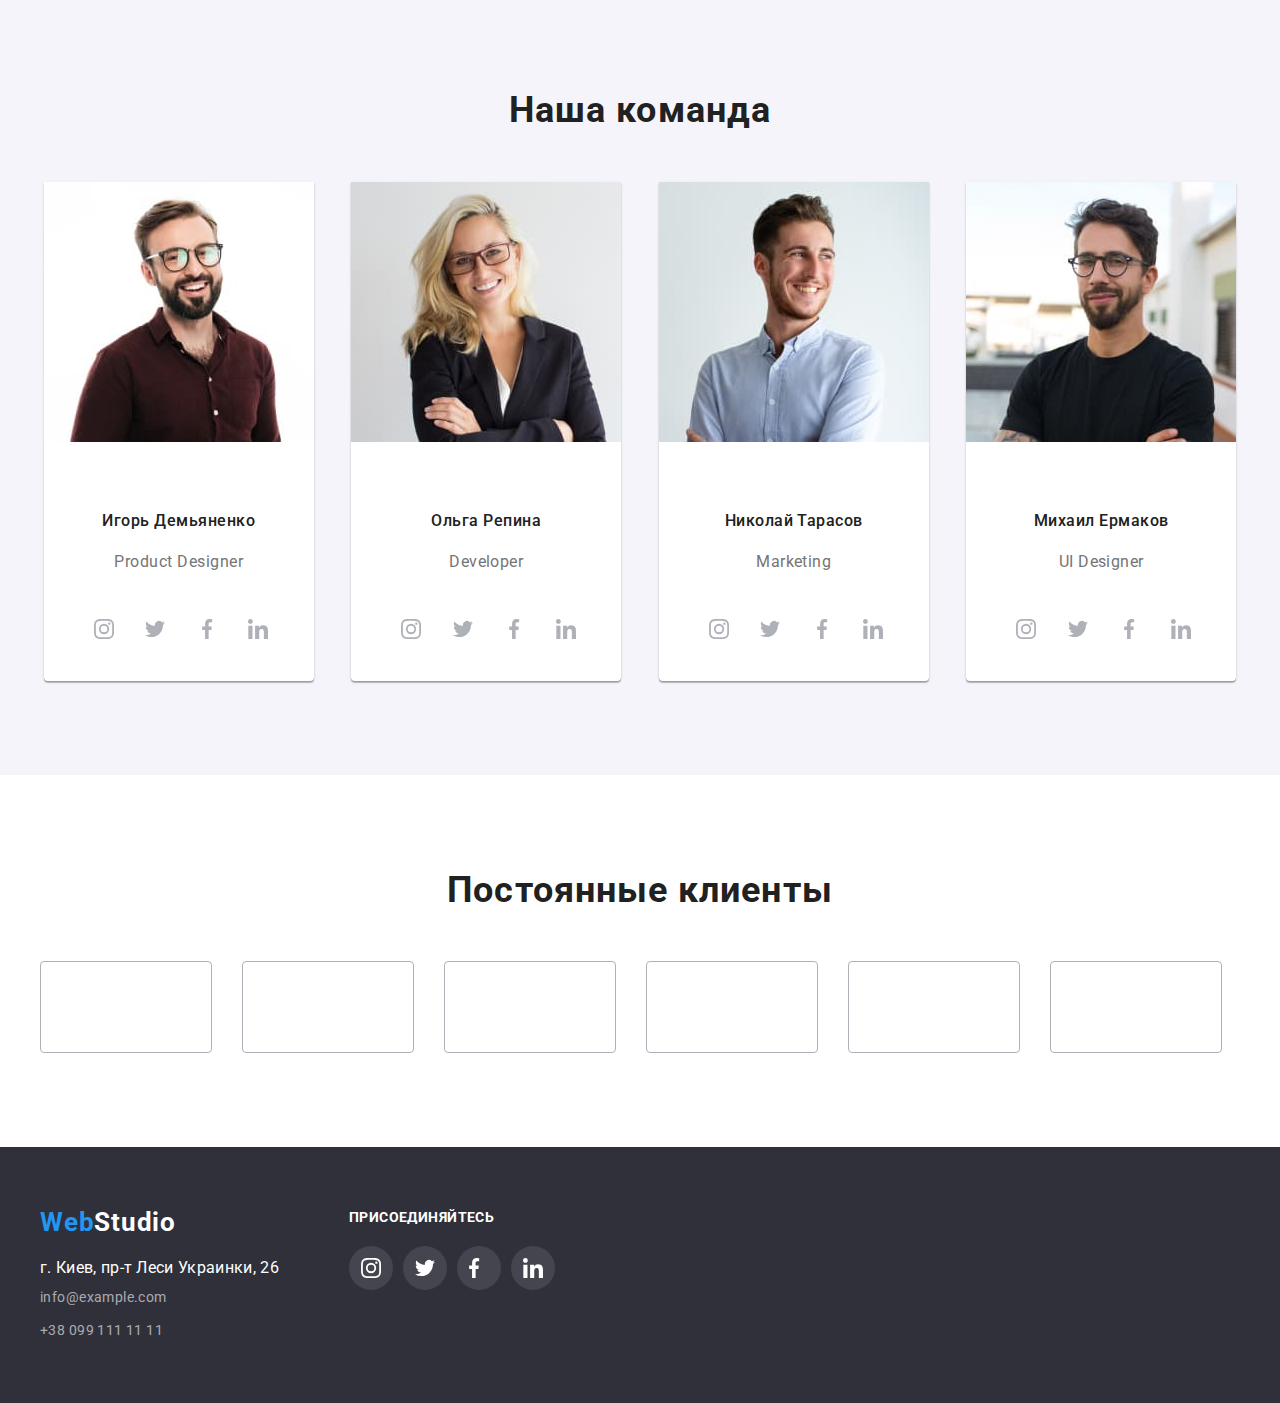
==== commit fbb43c90: "6" ====
--- a/index.html
+++ b/index.html
@@ -28,9 +28,17 @@
         </nav>
         <ul class="header-li">
             <!-- Ссылка на адрес электронной почты  -->
-            <li class="phone"><a class="link icon-mail" href="mailto:info@devstudio.com">info@devstudio.com</a></li>
+            <li class="phone"><a class="link icon-mail" href="mailto:info@devstudio.com">
+                <svg class="icon-contact" width="16" height="12">
+                <use href="./images/icons/sprite.svg#envelope"></use>
+            </svg>
+            <span>info@devstudio.com</span></a></li>
             <!-- Ссылка на телефонный номер -->
-            <li class="phone"><a class="link icon-tel" href="tel:+380961111111">+38 096 111 11 11</a></li>
+            <li class="phone"><a class="link icon-tel" href="tel:+380961111111">
+                <svg class="icon-contact" width="10" height="16">
+                <use href="./images/icons/sprite.svg#smartphone"></use>
+            </svg>
+            <span>+38 096 111 11 11</span></a></li>
         </ul>
     </div>
     </header>
@@ -45,7 +53,7 @@
                         Заказать услугу
                     </button>
                     </div>
-                                    </section>
+                </section>
             </div>
         </div>
         <section class="section-desc">
--- a/css/style.css
+++ b/css/style.css
@@ -141,24 +141,39 @@
 /* ссылки контактов */
 .header-li {
   display: flex;
+  align-items: center;
 }
 .link {
+  display: flex;
+  align-items: center;
   color: var(--primary-text-color);
   font-weight: 500;
   font-size: 14px;
   line-height: 1.14;
   letter-spacing: 0.02em;
+  transition-property: color;
+  transition-duration: 250ms;
+  transition-timing-function: cubic-bezier(0.4, 0, 0.2, 1);
 }
 .header-li .phone + .phone {
   margin-left: 30px;
 }
-
-.link:hover,
-.icon-mail:hover,
-.icon-tel:hover {
+.icon-contact {
+  display: block;
+  margin-right: 10px;
+}
+.contact-nav a:hover,
+.contact-nav a:focus {
   color: var(--akcent-color);
-}
-.header .icon-mail::before {
+  --color4: var(--akcent-color);
+}
+
+.link:hover
+/* .icon-mail:hover,
+.icon-tel:hover */ {
+  color: var(--akcent-color);
+}
+/* .header .icon-mail::before {
   display: inline-block;
   content: '';
   height: 12px;
@@ -179,7 +194,7 @@
 .phone .link {
   display: flex;
   align-items: center;
-}
+} */
 /* .link:hover,
 .mail:hover::before,
 .link:hover svg,
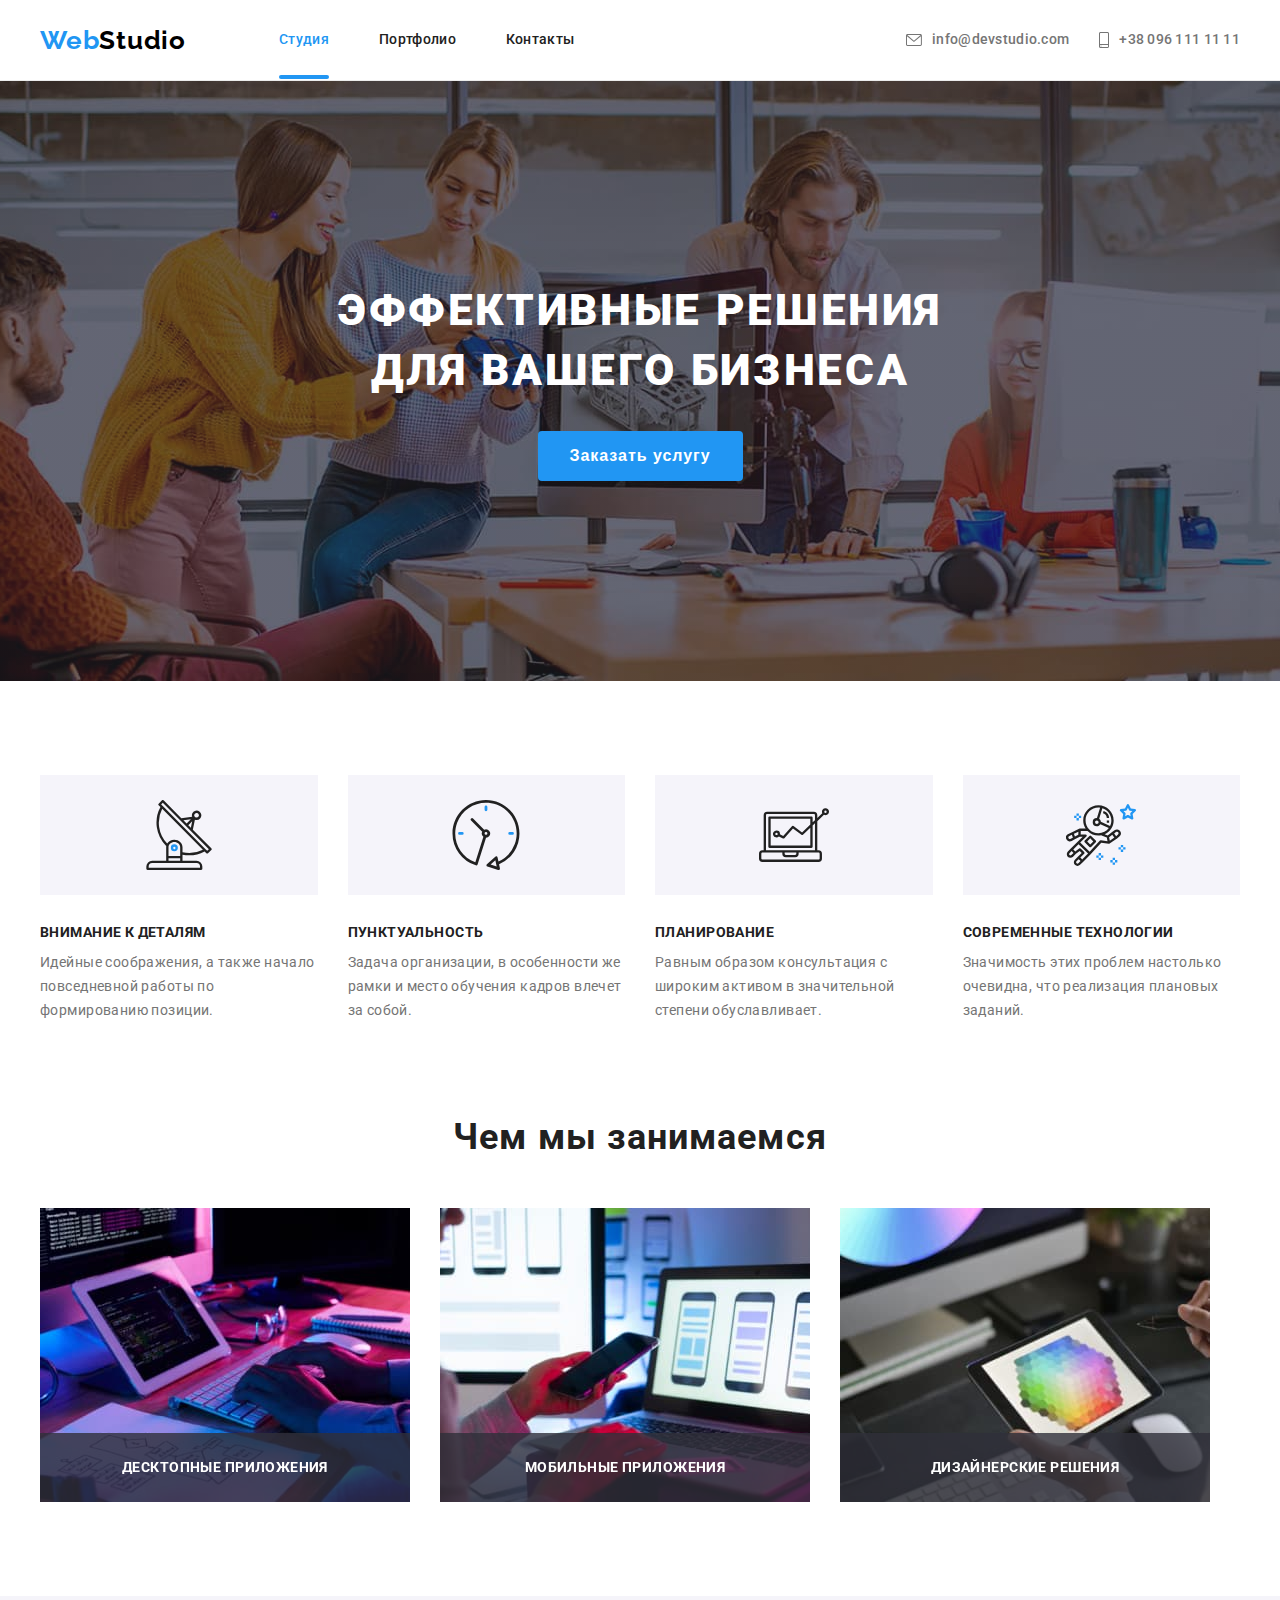
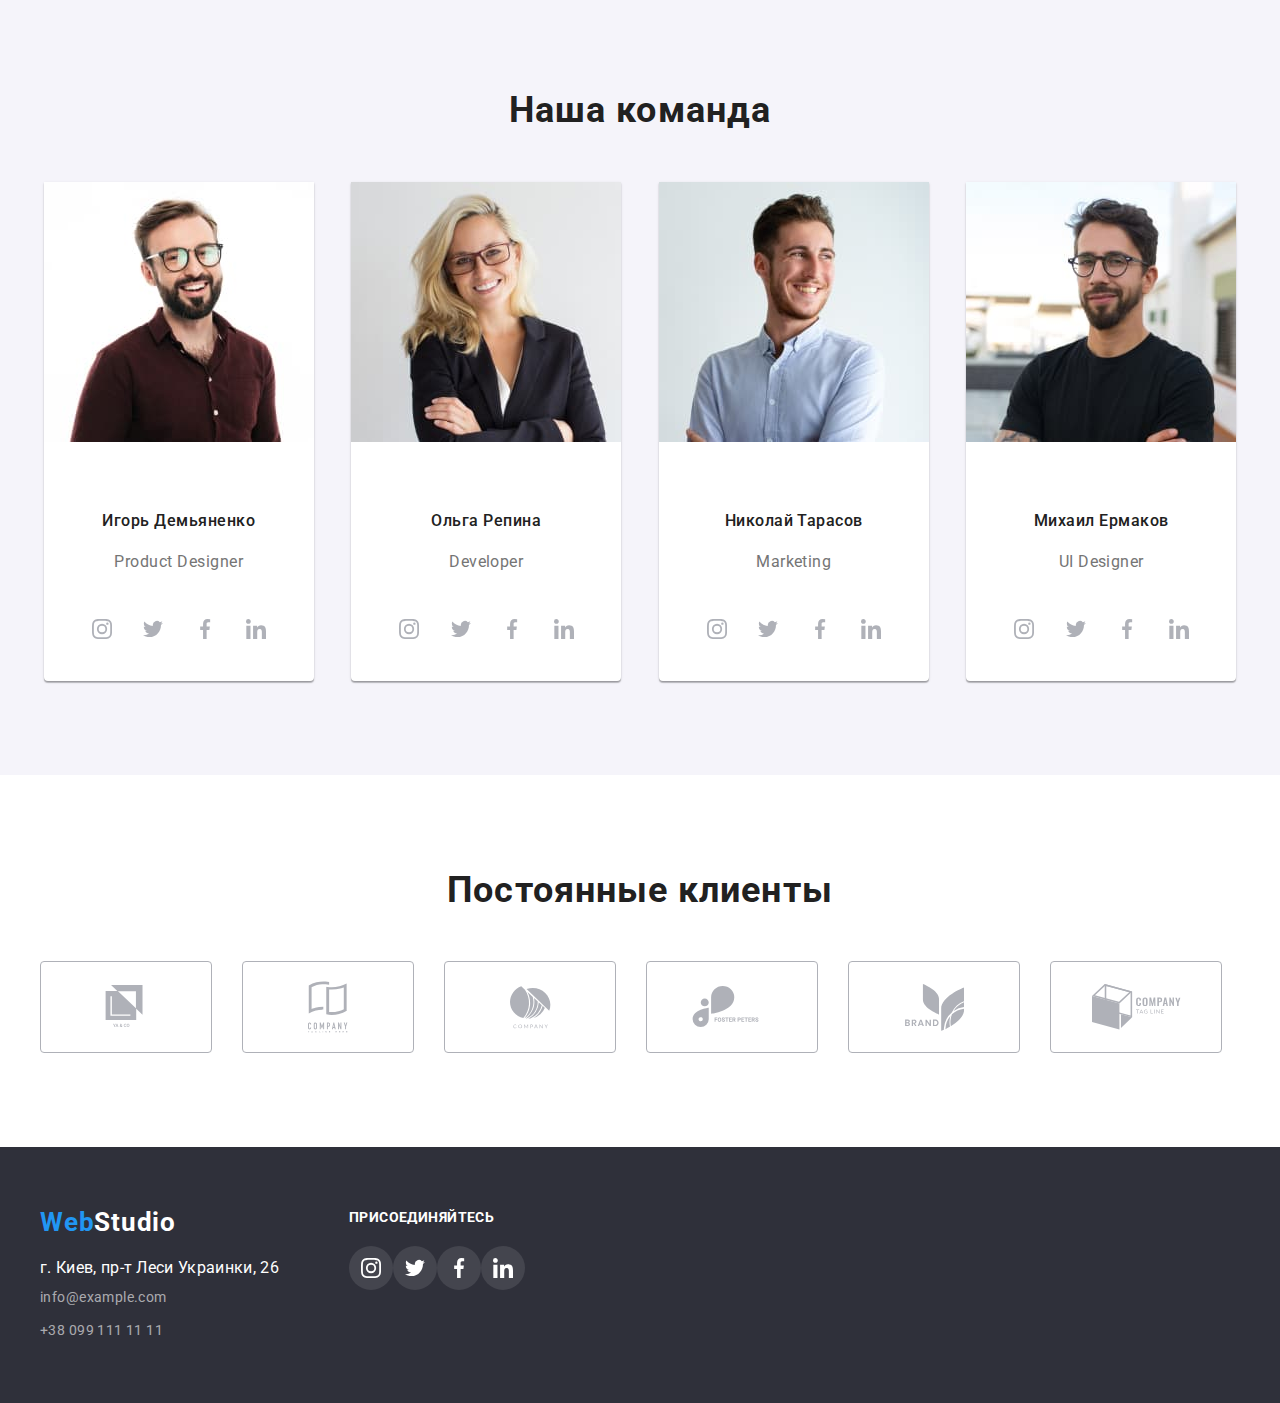
==== commit cf8d274a: "сдача 4 ДЗ" ====
--- a/index.html
+++ b/index.html
@@ -9,6 +9,7 @@
     <link rel="stylesheet" href="https://cdnjs.cloudflare.com/ajax/libs/modern-normalize/1.0.0/modern-normalize.min.css" integrity="sha512-ISS7cAi1PEhQ8jnbJpJZMd29NlhNj4AWYyLOSp2CE/CsHxTCu+r+t0D2yoJudVrd0/8fTVPUVDzY5Tvli75u/g==" crossorigin="anonymous" />
     <link rel="stylesheet" href="./css/style.css">
     <link rel="preconnect" href="https://fonts.gstatic.com">
+    <link rel="stylesheet" href="./js/slider.js">
     <title>Document</title>
 </head>
 <body class="body">
@@ -28,13 +29,13 @@
         </nav>
         <ul class="header-li">
             <!-- Ссылка на адрес электронной почты  -->
-            <li class="phone"><a class="link icon-mail" href="mailto:info@devstudio.com">
+            <li class="phone"><a class="link-phone" href="mailto:info@devstudio.com">
                 <svg class="icon-contact" width="16" height="12">
                 <use href="./images/icons/sprite.svg#envelope"></use>
             </svg>
             <span>info@devstudio.com</span></a></li>
             <!-- Ссылка на телефонный номер -->
-            <li class="phone"><a class="link icon-tel" href="tel:+380961111111">
+            <li class="phone"><a class="link-phone" href="tel:+380961111111">
                 <svg class="icon-contact" width="10" height="16">
                 <use href="./images/icons/sprite.svg#smartphone"></use>
             </svg>
@@ -47,12 +48,101 @@
             <div class="container">
                 <section class="section-hero">
                     <h1 class="hero-title" >эффективные решения <br /> для вашего бизнеса</h1>
-                    <div class=""> 
-                    <!-- <a class="button" href="">Заказать услугу</a> -->
-                    <button type="button" class="button" data-toggle="modal" data-target="#exampleModal">
+                    <button type="button" class="button" data-toggle="modal" data-open-modal>
                         Заказать услугу
                     </button>
+                    
+                    <div class="backdrop is-hidden" data-backdrop>
+                        <div class="modal">
+                            <button data-close-modal class="modal-close-svg">
+                                <svg width="18" height="18">
+                                    <use href="./images/icons/sprite.svg#close-black"></use>
+                                </svg>
+                            </button>
+                            <form class="form js-speaker-form" action="#" autocomplete="off">
+                                <h2>Оставьте свои данные, мы вам перезвоним</h2>
+                                <div class="inputs">
+                                    <label class="form-label">
+                                        <span>Имя</span>
+                                        <input type="text" class="form-input" name="user-name" />
+                                        <svg width="18" height="18">
+                                            <use href="./images/icons/sprite.svg#person"></use>
+                                        </svg>
+                                    </label>
+                    
+                                    <label class="form-label">
+                                        <span>Телефон</span>
+                                        <input type="tel" class="form-input" name="tel" placeholder=" " />
+                                        <svg width="18" height="18">
+                                            <use href="./images/icons/sprite.svg#phone"></use>
+                                        </svg>
+                                    </label>
+                    
+                                    <label class="form-label">
+                                        <span>Почта</span>
+                                        <input type="email" class="form-input" name="mail" placeholder=" " />
+                                        <svg width="18" height="18">
+                                            <use href="./images/icons/sprite.svg#email"></use>
+                                        </svg>
+                                    </label>
+                    
+                                    <label class="form-label">
+                                        <span>Комментарий</span>
+                                        <textarea name="comment" class="form-input comment" rows="5" cols="45"
+                                            placeholder="Введите текст"></textarea>
+                                    </label>
+                                </div>
+                    
+                                <div class="checkbox">
+                                    <label class="checkbox-label">
+                                        <input class="checkbox-input" type="checkbox" name="mail" value="agree" />
+                                        <svg width="16" height="15">
+                                            <use href="./images/icons/sprite.svg#checked"></use>
+                                        </svg>
+                                        <span>Соглашаюсь с рассылкой и принимаю
+                                            <a href="">Условия договора</a>
+                                        </span>
+                    
+                                    </label>
+                                </div>
+                    
+                                <button type="submit" class="form-button">Отправить</button>
+                            </form>
+                        </div>
                     </div>
+                    <script>
+                        const refs = {
+                            openModalBtn: document.querySelector("[data-open-modal]"),
+                            closeModalBtn: document.querySelector("[data-close-modal]"),
+                            backdrop: document.querySelector("[data-backdrop]"),
+                        };
+
+                        refs.openModalBtn.addEventListener("click", toggleModal);
+                        refs.closeModalBtn.addEventListener("click", toggleModal);
+
+                        refs.backdrop.addEventListener("click", logBackdropClick);
+
+                        function toggleModal() {
+                            refs.backdrop.classList.toggle("is-hidden");
+                        }
+
+                        function logBackdropClick() {
+                            console.log("Это клик в бекдроп");
+                        }
+                    </script>
+                    <script>
+                        (() => {
+                            document
+                                .querySelector('.js-speaker-form')
+                                .addEventListener('submit', e => {
+                                    e.preventDefault();
+                                    new FormData(e.currentTarget).forEach((value, name) =>
+                                        console.log(`${name}: ${value}`),
+                                    );
+                                    e.currentTarget.reset();
+                                });
+                        })();
+                    </script>
                 </section>
             </div>
         </div>
@@ -233,42 +323,42 @@
                     <li class="list">
                         <a class="link" href="">
                             <svg class="icon" width="50" height="45">
-                                <use href="./images/icons/sprite.svg#logo_1"></use>
+                                <use href="./images/icons/sprite.svg#logo-1"></use>
                             </svg>
                         </a>
                     </li>
                     <li class="list">
                         <a class="link" href="">
                             <svg class="icon" width="40" height="52">
-                                <use href="./images/icons/sprite.svg#logo_2"></use>
+                                <use href="./images/icons/sprite.svg#logo-2"></use>
                             </svg>
                         </a>
                     </li>
                     <li class="list">
                         <a class="link" href="">
                             <svg class="icon" width="41" height="43">
-                                <use href="./images/icons/sprite.svg#logo_3"></use>
+                                <use href="./images/icons/sprite.svg#logo-3"></use>
                             </svg>
                         </a>
                     </li>
                     <li class="list">
                         <a class="link" href="">
                             <svg class="icon" width="80" height="42">
-                                <use href="./images/icons/sprite.svg#logo_4"></use>
+                                <use href="./images/icons/sprite.svg#logo-4"></use>
                             </svg>
                         </a>
                     </li>
                     <li class="list">
                         <a class="link" href="">
                             <svg class="icon" width="59" height="47">
-                                <use href="./images/icons/sprite.svg#logo_5"></use>
+                                <use href="./images/icons/sprite.svg#logo-5"></use>
                             </svg>
                         </a>
                     </li>
                     <li class="list">
                         <a class="link" href="">
                             <svg class="icon" width="89" height="46">
-                                <use href="./images/icons/sprite.svg#logo_6"></use>
+                                <use href="./images/icons/sprite.svg#logo-6"></use>
                             </svg>
                         </a>
                     </li>
@@ -297,25 +387,40 @@
         <div class="footer-join">
             <b class="title">Присоединяйтесь</b>
             <ul class="footer-icon">
-                <li class="list"><a class="link icon-instagram" href=""></a></li>
-                <li class="list"><a class="link icon-twitter" href=""></a></li>
-                <li class="list"><a class="link icon-facebook" href=""></a></li>
-                <li class="list"><a class="link icon-linkedin" href=""></a></li>
-            </ul>
-        </div>
+                <li class="footer-list">
+                    <a class="footer-links-icon" href="">
+                        <svg class="footer-icon">
+                            <use href="./images/icons/sprite.svg#instagram"></use>
+                        </svg>
+                    </a>
+                </li>
+                <li class="footer-list">
+                    <a class="footer-links-icon" href="">
+                        <svg class="footer-icon">
+                            <use href="./images/icons/sprite.svg#twitter"></use>
+                        </svg>
+                    </a>
+                </li>
+                <li class="footer-list">
+                    <a class="footer-links-icon" href="">
+                        <svg class="footer-icon">
+                            <use href="./images/icons/sprite.svg#facebook"></use>
+                        </svg>
+                    </a>
+                </li>
+                <li class="footer-list">
+                    <a class="footer-links-icon" href="">
+                        <svg class="footer-icon">
+                            <use href="./images/icons/sprite.svg#linkedin"></use>
+                        </svg>
+                    </a>
+                </li>
+            </ul>
+            </div>
         </div>
     </footer>
     <script src="./js/slider.js"></script>
-    <script src="https://code.jquery.com/jquery-3.5.1.slim.min.js"
-        integrity="sha384-DfXdz2htPH0lsSSs5nCTpuj/zy4C+OGpamoFVy38MVBnE+IbbVYUew+OrCXaRkfj"
-        crossorigin="anonymous"></script>
-    <script src="https://cdn.jsdelivr.net/npm/popper.js@1.16.1/dist/umd/popper.min.js"
-        integrity="sha384-9/reFTGAW83EW2RDu2S0VKaIzap3H66lZH81PoYlFhbGU+6BZp6G7niu735Sk7lN"
-        crossorigin="anonymous"></script>
-    <script src="https://cdn.jsdelivr.net/npm/bootstrap@4.5.3/dist/js/bootstrap.min.js"
-        integrity="sha384-w1Q4orYjBQndcko6MimVbzY0tgp4pWB4lZ7lr30WKz0vr/aWKhXdBNmNb5D92v7s"
-        crossorigin="anonymous"></script>
-</body>
+    </body>
 </html>
 <!-- <svg class="icon">
     <use xlink:href="#antena"></use>
--- a/css/style.css
+++ b/css/style.css
@@ -143,10 +143,11 @@
   display: flex;
   align-items: center;
 }
-.link {
+.link-phone {
   display: flex;
   align-items: center;
   color: var(--primary-text-color);
+  fill: var(--primary-text-color);
   font-weight: 500;
   font-size: 14px;
   line-height: 1.14;
@@ -162,46 +163,11 @@
   display: block;
   margin-right: 10px;
 }
-.contact-nav a:hover,
-.contact-nav a:focus {
+.header-li .link-phone:hover {
   color: var(--akcent-color);
-  --color4: var(--akcent-color);
-}
-
-.link:hover
-/* .icon-mail:hover,
-.icon-tel:hover */ {
-  color: var(--akcent-color);
-}
-/* .header .icon-mail::before {
-  display: inline-block;
-  content: '';
-  height: 12px;
-  width: 16px;
-  margin-right: 10px;
-  background-image: url('../images/icons/mail.svg');
-}
-
-.header .icon-tel::before {
-  display: inline-block;
-  content: '';
-  height: 16px;
-  width: 10px;
-  margin-right: 10px;
-  background-image: url('../images/icons/smartphone.svg');
-  align-self: center;
-}
-.phone .link {
-  display: flex;
-  align-items: center;
-} */
-/* .link:hover,
-.mail:hover::before,
-.link:hover svg,
-.link:focus svg {
-  color: var(--accent-color);
-  fill: var(--accent-color);
-} */
+  fill: var(--akcent-color);
+}
+
 /* вопросы: 
 1. при фиксированном хедере возможно сейчас уже сделать, чтобы весь его контент при зуме был видимым. 
 2. так же при зуме bg начинает обрезаться картинка. 3. при нфжатии на кнопку Отправить в модальном окне не применяется transition  h
@@ -209,24 +175,6 @@
 https://mariia-kovalchuk.github.io/goit-markup-hw-05/index.html */
 /* https://marishka95s.github.io/goit-markup-hw-06/index.html */
 /* https://github.com/marishka95s/goit-markup-hw-06/ */
-
-/* .mail::before {
-  display: inline-block;
-  content: '';
-  height: 12px;
-  width: 16px;
-  margin-right: 10px;
-  background-image: url('../images/icons/sprite.svg#mail');
-}
-.tel::before {
-  display: inline-block;
-  content: '';
-  height: 16px;
-  width: 10px;
-  margin-right: 10px;
-  background-image: url('../images/icons/smartphone.svg');
-  align-self: center;
-} */
 
 /* Секция Герой */
 .hero {
@@ -264,14 +212,13 @@
   /* padding-top: 200px; */
   margin-bottom: 30px;
 }
-/* class='btn btn-primary'  */
+
 .button {
   color: var(--primary-background-color);
   background-color: var(--akcent-color);
   font-weight: 700;
   font-size: 16px;
   line-height: 1.87;
-  /* display: flex; */
   align-items: center;
   text-align: center;
   letter-spacing: 0.06em;
@@ -281,6 +228,261 @@
   min-width: 200px;
   border: none;
   border-radius: 4px;
+}
+.backdrop {
+  position: fixed;
+  top: 0;
+  left: 0;
+  width: 100%;
+  height: 100%;
+  opacity: 1;
+  background-color: rgba(0, 0, 0, 0.2);
+  transition: opacity 250ms cubic-bezier(0.4, 0, 0.2, 1);
+}
+.backdrop.is-hidden {
+  opacity: 0;
+  pointer-events: none;
+  visibility: visible;
+}
+.backdrop.is-hidden .modal {
+  transform: translate(-50%, -50%) scale(1.1);
+}
+.modal {
+  position: absolute;
+  top: 50%;
+  left: 50%;
+
+  min-height: 581px;
+  min-width: 528px;
+  padding: 40px;
+
+  background-color: var(--primary-background-color);
+  box-shadow: 0px 1px 3px rgba(0, 0, 0, 0.12), 0px 1px 1px rgba(0, 0, 0, 0.14),
+    0px 2px 1px rgba(0, 0, 0, 0.2);
+  border-radius: 4px;
+
+  transform: translate(-50%, -50%) scale(1);
+  transition: transform 250ms cubic-bezier(0.4, 0, 0.2, 1);
+}
+.form {
+  display: flex;
+  flex-direction: column;
+}
+.form h2 {
+  margin-bottom: 12px;
+
+  font-weight: 700;
+  font-size: 20px;
+  line-height: 23px;
+  text-align: center;
+  letter-spacing: 0.03em;
+
+  color: var(--secondary-text-color);
+}
+.inputs {
+  margin-bottom: 20px;
+}
+.form-label {
+  position: relative;
+  display: flex;
+  flex-direction: column;
+  margin-bottom: 10px;
+}
+
+.form-label span {
+  text-align: left;
+  margin-bottom: 4px;
+  font-weight: 400;
+  font-size: 12px;
+  line-height: 1.16;
+  letter-spacing: 0.01em;
+
+  color: var(--secondary-text-color);
+}
+.form-input {
+  padding-top: 12px;
+  padding-bottom: 12px;
+  padding-left: 42px;
+
+  border: 1px solid rgba(33, 33, 33, 0.2);
+  box-sizing: border-box;
+  border-radius: 4px;
+  cursor: pointer;
+
+  font-size: 16px;
+
+  transition-duration: 250ms;
+  transition-timing-function: cubic-bezier(0.4, 0, 0.2, 1);
+}
+.comment {
+  padding-top: 12px;
+  padding-right: 16px;
+  padding-bottom: 12px;
+  padding-left: 16px;
+
+  max-width: 448px;
+  max-height: 120px;
+}
+.comment::placeholder {
+  font-weight: normal;
+  font-size: 14px;
+  line-height: 1.14;
+  letter-spacing: 0.01em;
+
+  color: rgba(117, 117, 117, 0.5);
+}
+.form-label svg {
+  position: absolute;
+  bottom: 13.5px;
+  left: 12px;
+  fill: var(--secondary-text-color);
+}
+.modal input:focus,
+.modal textarea:focus {
+  border-color: var(--akcent-color);
+  outline: none;
+  cursor: pointer;
+
+  transition-duration: 250ms;
+  transition-timing-function: cubic-bezier(0.4, 0, 0.2, 1);
+}
+.modal input::placeholder {
+  cursor: pointer;
+}
+.modal input:focus::placeholder {
+  cursor: pointer;
+}
+.modal input:focus ~ svg {
+  fill: var(--akcent-color);
+  cursor: pointer;
+
+  transition-duration: 250ms;
+  transition-timing-function: cubic-bezier(0.4, 0, 0.2, 1);
+}
+/* .form-label::placeholder {
+  color: transparent;
+}
+.form-label input:not(:placeholder-shown) + svg {
+  fill: var(--accent-color);
+} */
+.checkbox {
+  align-self: center;
+}
+.checkbox-input {
+  position: absolute;
+  width: 1px;
+  height: 1px;
+  margin: -1px;
+  border: 0;
+  padding: 0;
+  clip: rect(0 0 0 0);
+  overflow: hidden;
+}
+.checkbox-label {
+  display: flex;
+  align-items: center;
+  margin-bottom: 30px;
+}
+.checkbox span {
+  align-self: center;
+
+  font-weight: 400;
+  font-size: 14px;
+  line-height: 1.71;
+  letter-spacing: 0.03em;
+
+  color: var(--primary-text-color);
+}
+.checkbox a {
+  text-decoration-line: underline;
+  color: var(--akcent-color);
+}
+.checkbox-input + svg {
+  display: inline-block;
+  margin-right: 7px;
+  height: 15px;
+  width: 16px;
+
+  background-color: var(--primary-background-color);
+  border: 2px solid var(--secondary-text-color);
+  border-radius: 2px;
+
+  transition-duration: 250ms;
+  transition-timing-function: cubic-bezier(0.4, 0, 0.2, 1);
+}
+.checkbox-input:checked + svg {
+  background-color: var(--akcent-color);
+  background-image: url('../images/check.svg');
+  background-size: contain;
+  background-origin: border-box;
+  border-color: transparent;
+  border-radius: 2px;
+
+  transition-duration: 250ms;
+  transition-timing-function: cubic-bezier(0.4, 0, 0.2, 1);
+}
+
+/* .checkbox-input:focus + svg {
+  outline: 2px solid var(--accent-color);
+}
+.checkbox-input:checked:focus + svg {
+  outline: 2px solid var(--main-text-color);
+} */
+.form-button {
+  display: flex;
+  align-items: center;
+  text-align: center;
+
+  padding-top: 10px;
+  padding-bottom: 10px;
+
+  background-color: var(--akcent-color);
+  color: var(--primary-background-color);
+  --color5: var(--primary-background-color);
+  background: var(--akcent-color);
+  box-shadow: 0px 4px 4px rgba(0, 0, 0, 0.15);
+  border-radius: 4px;
+
+  font-weight: 700;
+  font-size: 16px;
+  line-height: 1.87;
+  letter-spacing: 0.06em;
+  border-radius: 4px;
+  border: none;
+
+  align-self: center;
+  padding-right: 55px;
+  padding-left: 56px;
+}
+.form-button:hover,
+.form-button:focus {
+  background: #188ce8;
+  box-shadow: 0px 4px 4px rgba(0, 0, 0, 0.15);
+  border-radius: 4px;
+  cursor: pointer;
+}
+.modal-close-svg {
+  position: absolute;
+  top: 8px;
+  right: 8px;
+  height: 30px;
+  width: 30px;
+
+  display: flex;
+  align-items: center;
+  justify-content: center;
+
+  fill: var(--logo-color);
+  border-radius: 50%;
+  border: 1px solid rgba(0, 0, 0, 0.1);
+  background: var(--primary-background-color);
+
+  transition: fill 250ms cubic-bezier(0.4, 0, 0.2, 1);
+}
+.modal-close-svg:hover,
+.modal-close-svg:focus {
+  fill: var(--akcent-color);
+  cursor: pointer;
 }
 /* Прятать текст */
 .visually-hidden {
@@ -456,6 +658,7 @@
 
 .team-icon .links-icon:hover {
   background-color: var(--akcent-color);
+  fill: var(--primary-background-color);
 }
 .links-icon {
   margin-right: 10px;
@@ -471,22 +674,16 @@
   height: 44px;
   width: 44px;
   align-items: center;
-
   border-radius: 50%;
   /* margin-right: 10px; */
   fill: var(--icon-gray-color);
-}
-
-.team-icon .links-icon:hover {
-  fill: var(--primary-background-color);
 }
 
 .team-icon .icon {
   height: 20px;
   width: 20px;
   margin-left: auto;
-  margin-right: 10px;
-  fill: currentColor;
+  margin-right: 12px;
 }
 /* Clients */
 
@@ -521,10 +718,12 @@
   border: 1px solid var(--icon-gray-color);
   border-radius: 4px;
   color: var(--icon-gray-color);
+  fill: var(--icon-gray-color);
 }
 
 .clients-lists .link:hover {
   color: var(--akcent-color);
+  fill: var(--akcent-color);
   border-color: var(--akcent-color);
 }
 
@@ -588,12 +787,38 @@
 
   color: var(--primary-background-color);
 }
-
+.footer-icon {
+  display: flex;
+}
+.footer-list .footer-links-icon:hover {
+  background-color: var(--akcent-color);
+  fill: var(--primary-background-color);
+}
+.footer-links-icon {
+  margin-right: 10px;
+}
+
+.footer-list .footer-links-icon {
+  display: flex;
+  height: 44px;
+  width: 44px;
+  align-items: center;
+  border-radius: 50%;
+
+  fill: var(--primary-background-color);
+}
+
+.footer-list .footer-icon {
+  height: 20px;
+  width: 20px;
+  margin-left: auto;
+  margin-right: 12px;
+}
 .footer-join .list:not(:last-child) {
   margin-right: 10px;
 }
 
-.footer-join .link {
+.footer-join .footer-list {
   display: inline-block;
   height: 44px;
   width: 44px;
@@ -604,30 +829,6 @@
   border-radius: 50%;
 }
 
-.footer-join .icon-instagram {
-  background-image: url('../images/icons/instagram.svg');
-}
-.footer-join .icon-twitter {
-  background-image: url('../images/icons/twitter.svg');
-}
-.footer-join .icon-facebook {
-  background-image: url('../images/icons/facebook.svg');
-}
-.footer-join .icon-linkedin {
-  background-image: url('../images/icons/linkedin.svg');
-}
-
-.footer-join .icon-instagram:hover,
-.footer-join .icon-twitter:hover,
-.footer-join .icon-facebook:hover,
-.footer-join .icon-linkedin:hover {
-  background-color: var(--akcent-color);
-}
-
-.footer-icon {
-  display: flex;
-}
-
 /* Portfolio */
 .header {
   border-bottom: 1px solid #ececec;
@@ -673,12 +874,9 @@
 .projects {
   display: flex;
   flex-wrap: wrap;
-  /* margin-right: -30px;
-  margin-bottom: -30px; */
   list-style: none;
 }
 .projects-item {
-  /* width: 370px; */
   width: calc((100% - 60px) / 3);
   margin-right: 30px;
   margin-bottom: 30px;
@@ -710,8 +908,6 @@
   font-size: 18px;
   line-height: 2;
   letter-spacing: 0.06em;
-  /* margin-top: 20px;
-  margin-bottom: 4px; */
 }
 .projects li {
   text-align: left;
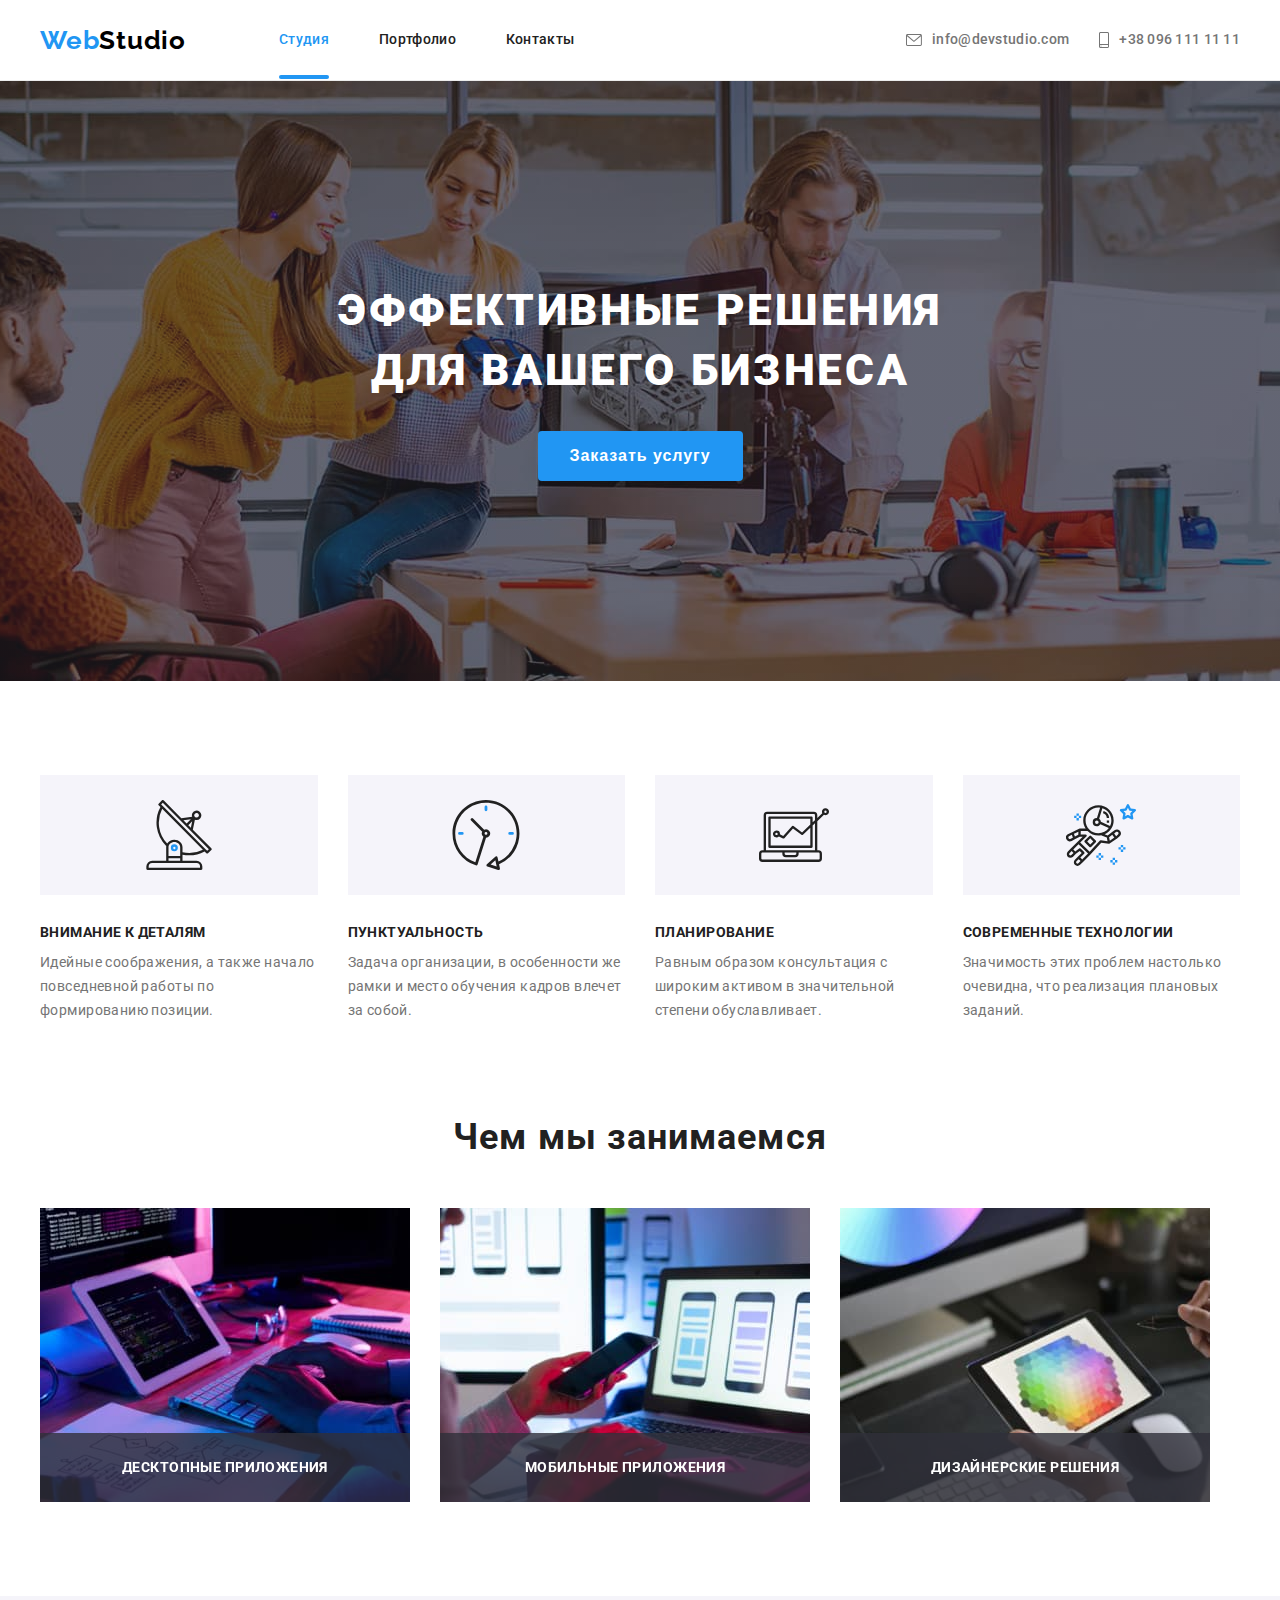
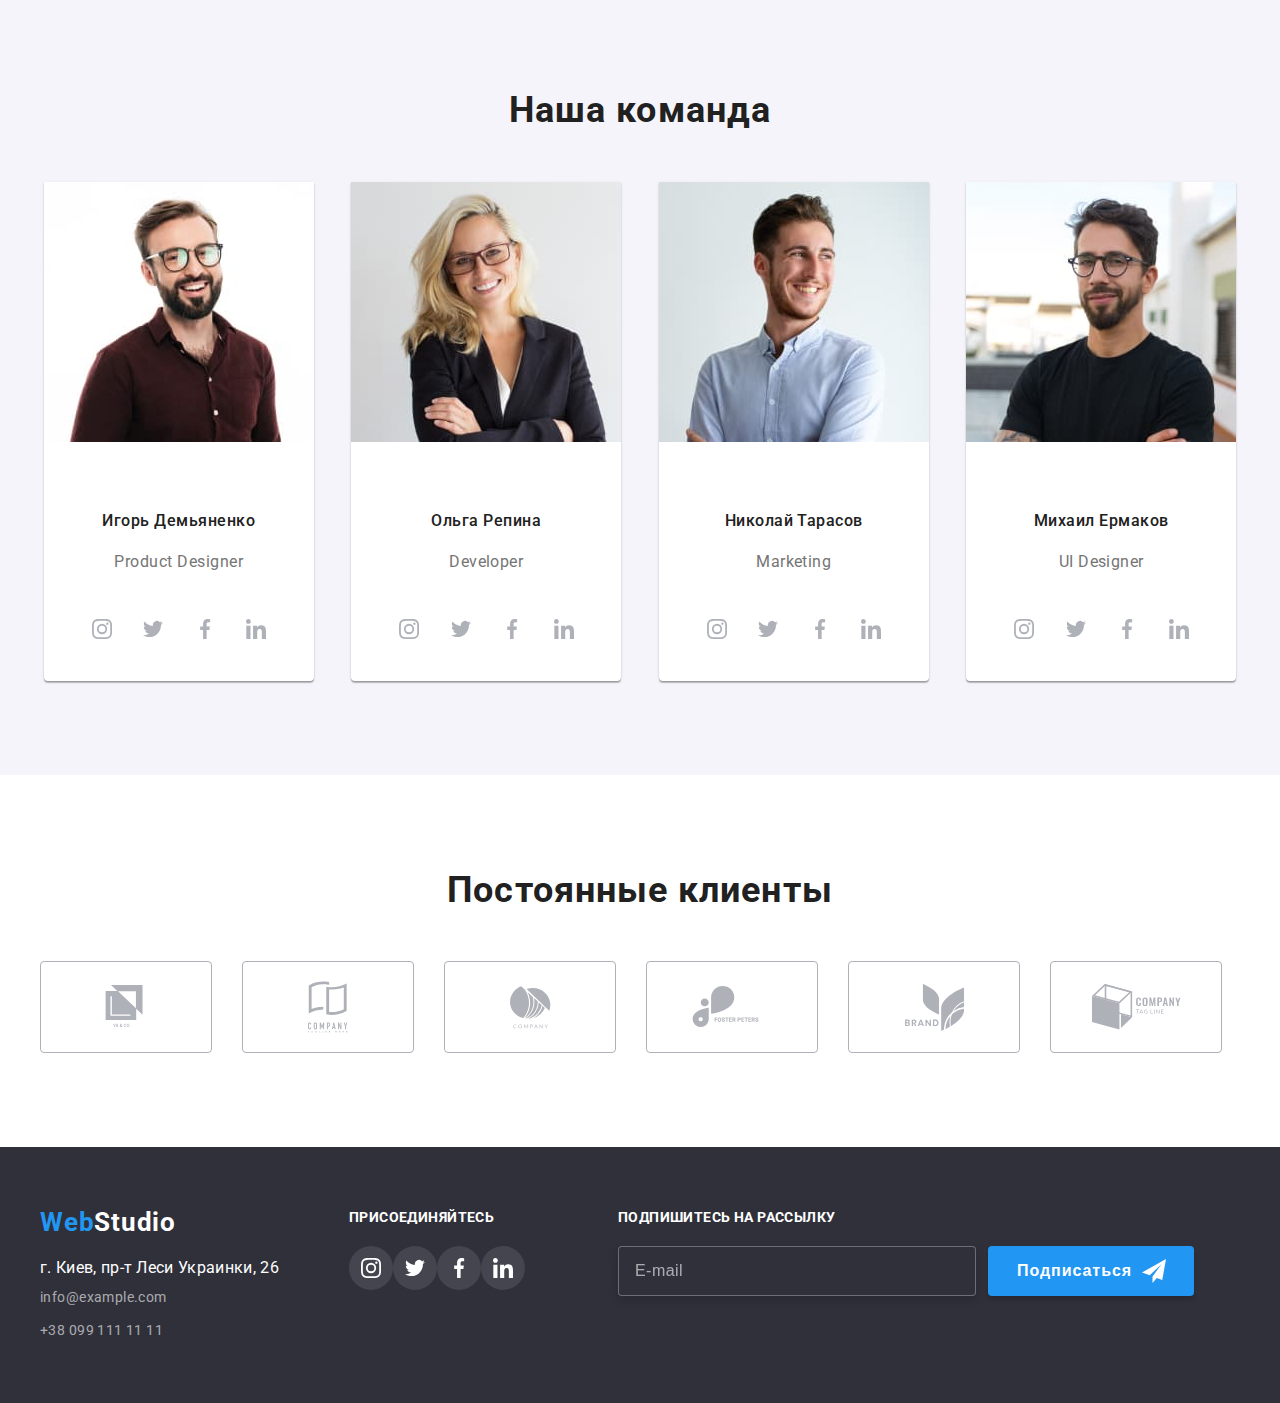
==== commit 1a55c3f3: "изм 5" ====
--- a/index.html
+++ b/index.html
@@ -177,28 +177,28 @@
                     <h3>Игорь Демьяненко</h3> <p lang="en">Product Designer</p> 
             <ul class="team-icon">
                 <li class="list">
-                    <a class="links-icon" href="">
+                    <a class="links-icon" href="https://www.instagram.com">
                         <svg class="icon">
                             <use href="./images/icons/sprite.svg#instagram"></use>
                         </svg>
                     </a>
                 </li>
                 <li class="list">
-                    <a class="links-icon" href="">
+                    <a class="links-icon" href="https://twitter.com/?lang=ru">
                         <svg class="icon">
                             <use href="./images/icons/sprite.svg#twitter"></use>
                         </svg>
                     </a>
                 </li>
                 <li class="list">
-                    <a class="links-icon" href="">
+                    <a class="links-icon" href="https://www.facebook.com">
                         <svg class="icon">
                             <use href="./images/icons/sprite.svg#facebook"></use>
                         </svg>
                     </a>
                 </li>
                 <li class="list">
-                    <a class="links-icon" href="">
+                    <a class="links-icon" href="https://www.linkedin.com">
                         <svg class="icon">
                             <use href="./images/icons/sprite.svg#linkedin"></use>
                         </svg>
@@ -212,28 +212,28 @@
                     <h3> Ольга Репина </h3> <p lang="en"> Developer </p>
             <ul class="team-icon">
                 <li class="list">
-                    <a class="links-icon" href="">
+                    <a class="links-icon" href="https://www.instagram.com">
                         <svg class="icon">
                             <use href="./images/icons/sprite.svg#instagram"></use>
                         </svg>
                     </a>
                 </li>
                 <li class="list">
-                    <a class="links-icon" href="">
+                    <a class="links-icon" href="https://twitter.com/?lang=ru">
                         <svg class="icon">
                             <use href="./images/icons/sprite.svg#twitter"></use>
                         </svg>
                     </a>
                 </li>
                 <li class="list">
-                    <a class="links-icon" href="">
+                    <a class="links-icon" href="https://www.facebook.com">
                         <svg class="icon">
                             <use href="./images/icons/sprite.svg#facebook"></use>
                         </svg>
                     </a>
                 </li>
                 <li class="list">
-                    <a class="links-icon" href="">
+                    <a class="links-icon" href="https://www.linkedin.com">
                         <svg class="icon">
                             <use href="./images/icons/sprite.svg#linkedin"></use>
                         </svg>
@@ -247,28 +247,28 @@
                     <h3> Николай Тарасов </h3> <p lang="en">Marketing </p>
             <ul class="team-icon">
                 <li class="list">
-                    <a class="links-icon" href="">
+                    <a class="links-icon" href="https://www.instagram.com">
                         <svg class="icon">
                             <use href="./images/icons/sprite.svg#instagram"></use>
                         </svg>
                     </a>
                 </li>
                 <li class="list">
-                    <a class="links-icon" href="">
+                    <a class="links-icon" href="https://twitter.com/?lang=ru">
                         <svg class="icon">
                             <use href="./images/icons/sprite.svg#twitter"></use>
                         </svg>
                     </a>
                 </li>
                 <li class="list">
-                    <a class="links-icon" href="">
+                    <a class="links-icon" href="https://www.facebook.com">
                         <svg class="icon">
                             <use href="./images/icons/sprite.svg#facebook"></use>
                         </svg>
                     </a>
                 </li>
                 <li class="list">
-                    <a class="links-icon" href="">
+                    <a class="links-icon" href="https://www.linkedin.com">
                         <svg class="icon">
                             <use href="./images/icons/sprite.svg#linkedin"></use>
                         </svg>
@@ -282,28 +282,28 @@
                     <h3> Михаил Ермаков </h3> <p lang="en">UI Designer </p>
             <ul class="team-icon">
                 <li class="list">
-                    <a class="links-icon" href="">
+                    <a class="links-icon" href="https://www.instagram.com">
                         <svg class="icon">
                             <use href="./images/icons/sprite.svg#instagram"></use>
                         </svg>
                     </a>
                 </li>
                 <li class="list">
-                    <a class="links-icon" href="">
+                    <a class="links-icon" href="https://twitter.com/?lang=ru">
                         <svg class="icon">
                             <use href="./images/icons/sprite.svg#twitter"></use>
                         </svg>
                     </a>
                 </li>
                 <li class="list">
-                    <a class="links-icon" href="">
+                    <a class="links-icon" href="https://www.facebook.com">
                         <svg class="icon">
                             <use href="./images/icons/sprite.svg#facebook"></use>
                         </svg>
                     </a>
                 </li>
                 <li class="list">
-                    <a class="links-icon" href="">
+                    <a class="links-icon" href="https://www.linkedin.com">
                         <svg class="icon">
                             <use href="./images/icons/sprite.svg#linkedin"></use>
                         </svg>
@@ -388,34 +388,48 @@
             <b class="title">Присоединяйтесь</b>
             <ul class="footer-icon">
                 <li class="footer-list">
-                    <a class="footer-links-icon" href="">
+                    <a class="footer-links-icon" href="https://www.instagram.com">
                         <svg class="footer-icon">
                             <use href="./images/icons/sprite.svg#instagram"></use>
                         </svg>
                     </a>
                 </li>
                 <li class="footer-list">
-                    <a class="footer-links-icon" href="">
+                    <a class="footer-links-icon" href="https://twitter.com/?lang=ru">
                         <svg class="footer-icon">
                             <use href="./images/icons/sprite.svg#twitter"></use>
                         </svg>
                     </a>
                 </li>
                 <li class="footer-list">
-                    <a class="footer-links-icon" href="">
+                    <a class="footer-links-icon" href="https://www.facebook.com">
                         <svg class="footer-icon">
                             <use href="./images/icons/sprite.svg#facebook"></use>
                         </svg>
                     </a>
                 </li>
                 <li class="footer-list">
-                    <a class="footer-links-icon" href="">
+                    <a class="footer-links-icon" href="https://www.linkedin.com">
                         <svg class="footer-icon">
                             <use href="./images/icons/sprite.svg#linkedin"></use>
                         </svg>
                     </a>
                 </li>
             </ul>
+            </div>
+            <div class="right-part">
+                <h3 class="title">Подпишитесь на рассылку</h3>
+                <form class="form-submit">
+                    <label class="form-label-footer">
+                        <input type="email" class="form-input-footer" name="mail" placeholder="E-mail" autocomplete="off" />
+                    </label>
+                    <button type="submit" class="button-submit">
+                        <span>Подписаться</span>
+                        <svg width="24" height="24">
+                            <use href="./images/icons/sprite.svg#send"></use>
+                        </svg>
+                    </button>
+                </form>
             </div>
         </div>
     </footer>
--- a/css/style.css
+++ b/css/style.css
@@ -228,6 +228,7 @@
   min-width: 200px;
   border: none;
   border-radius: 4px;
+  cursor: pointer;
 }
 .backdrop {
   position: fixed;
@@ -774,7 +775,9 @@
 .footer-left {
   margin-right: 70px;
 }
-
+.footer-join {
+  margin-right: 93px;
+}
 .footer-join .title {
   display: inline-block;
   margin-bottom: 20px;
@@ -828,6 +831,85 @@
   background-position: center;
   border-radius: 50%;
 }
+.form-submit {
+  display: flex;
+}
+.right-part .title {
+  display: inline-block;
+  margin-bottom: 20px;
+
+  font-weight: 700;
+  font-size: 14px;
+  line-height: 1.14;
+  letter-spacing: 0.03em;
+  text-transform: uppercase;
+
+  color: var(--primary-background-color);
+}
+.form-submit .form-input-footer {
+  margin-right: 12px;
+  padding-top: 15px;
+  padding-right: 16px;
+  padding-bottom: 15px;
+  padding-left: 16px;
+  width: 358px;
+  height: 50px;
+
+  color: var(--primary-background-color);
+  background-color: var(--footer-color);
+
+  border: 1px solid rgba(255, 255, 255, 0.3);
+  box-sizing: border-box;
+  filter: drop-shadow(0px 4px 4px rgba(0, 0, 0, 0.15));
+  border-radius: 4px;
+}
+.form-input-footer::placeholder {
+  display: flex;
+  align-items: center;
+
+  color: rgba(255, 255, 255, 0.6);
+
+  font-weight: 400;
+  font-size: 16px;
+  line-height: 1.25;
+  letter-spacing: 0.03em;
+}
+.form-input-footer:not(:placeholder-shown) + .form-input-footer {
+  color: var(--primary-background-color);
+  background-color: var(--footer-color);
+}
+
+.button-submit {
+  display: flex;
+  align-items: center;
+  text-align: center;
+
+  padding-top: 10px;
+  padding-right: 28px;
+  padding-bottom: 10px;
+  padding-left: 29px;
+
+  background-color: var(--akcent-color);
+  color: var(--primary-background-color);
+  fill: var(--primary-background-color);
+  background: var(--akcent-color);
+  box-shadow: 0px 4px 4px rgba(0, 0, 0, 0.15);
+  border-radius: 4px;
+
+  font-weight: 700;
+  font-size: 16px;
+  line-height: 1.87;
+  letter-spacing: 0.06em;
+  border-radius: 4px;
+  border: none;
+  cursor: pointer;
+}
+
+.button-submit svg {
+  margin-left: 10px;
+  background-color: var(--akcent-color);
+  fill: var(--primary-background-color);
+}
 
 /* Portfolio */
 .header {
@@ -863,6 +945,7 @@
   padding: 6px 21px;
   border-radius: 4px;
   border: 0px;
+  cursor: pointer;
 }
 .benefits .benefits-button:hover,
 .benefits .benefits-button:focus {
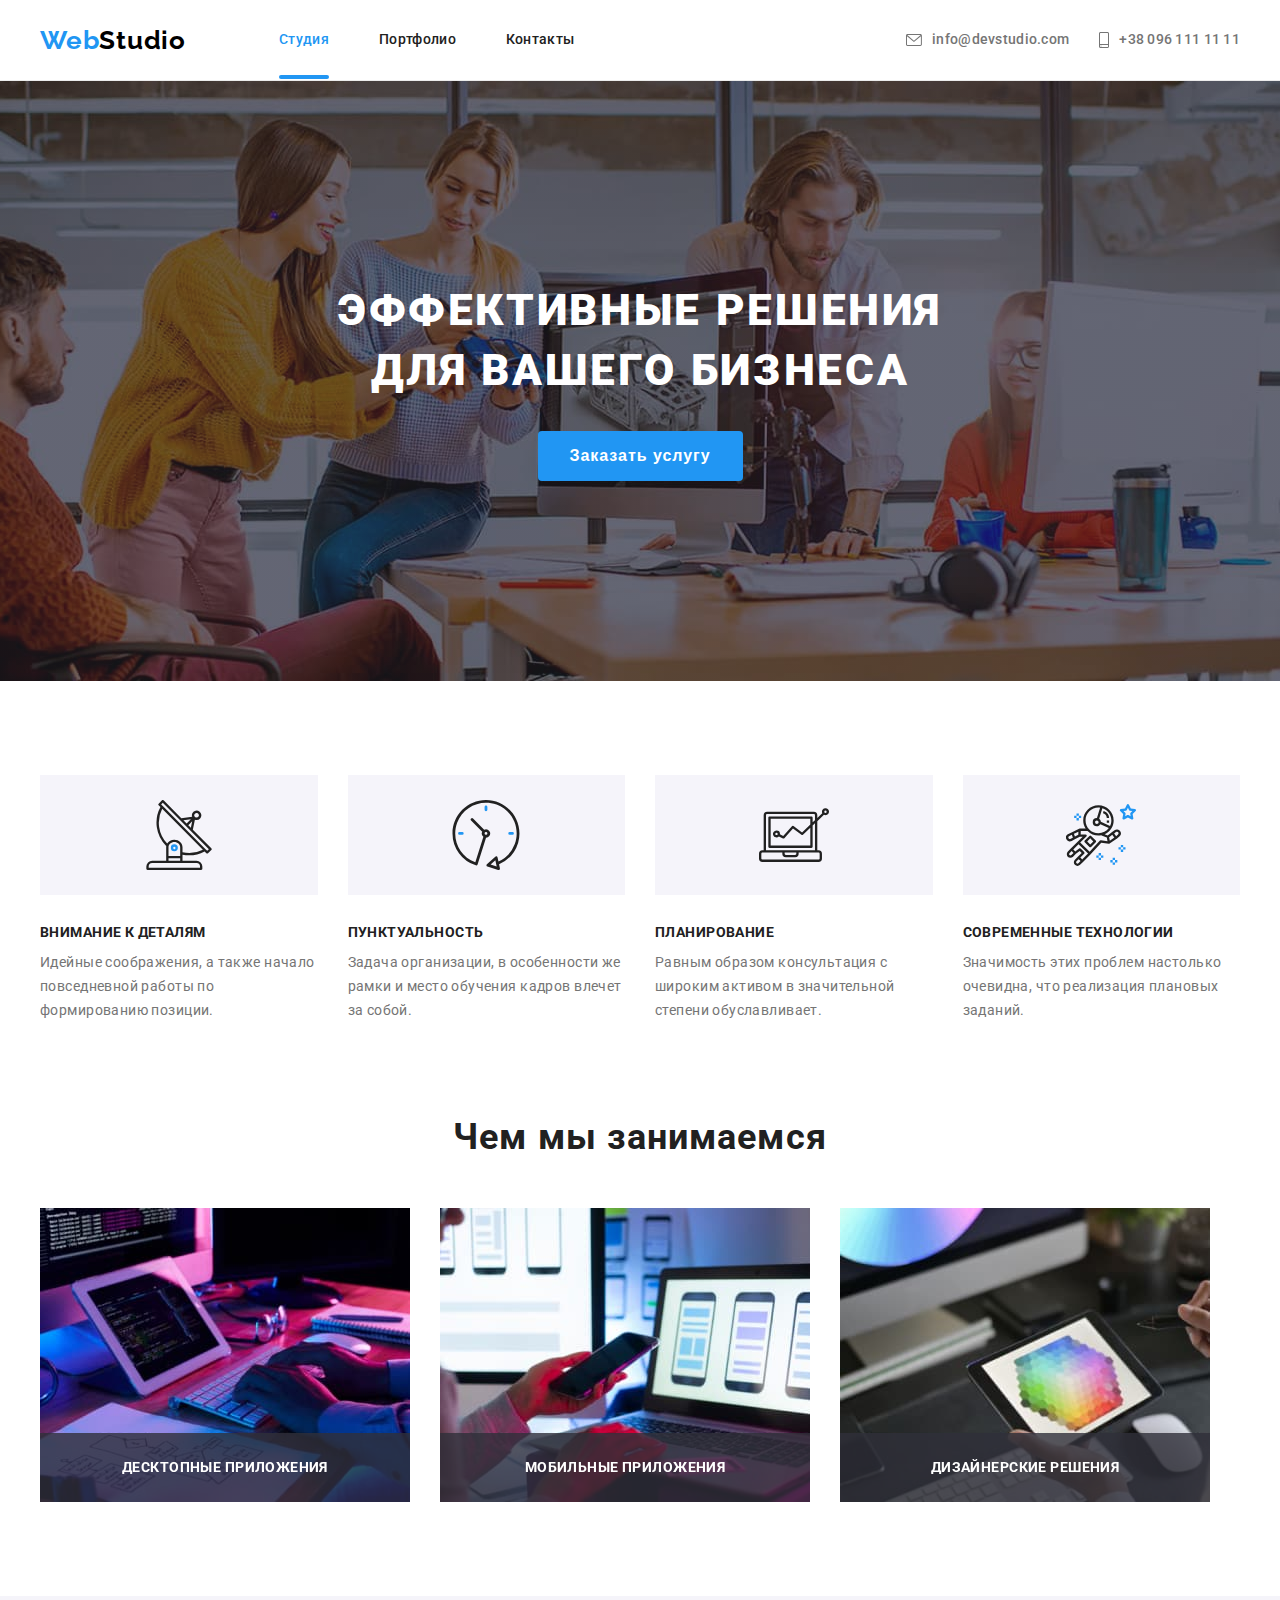
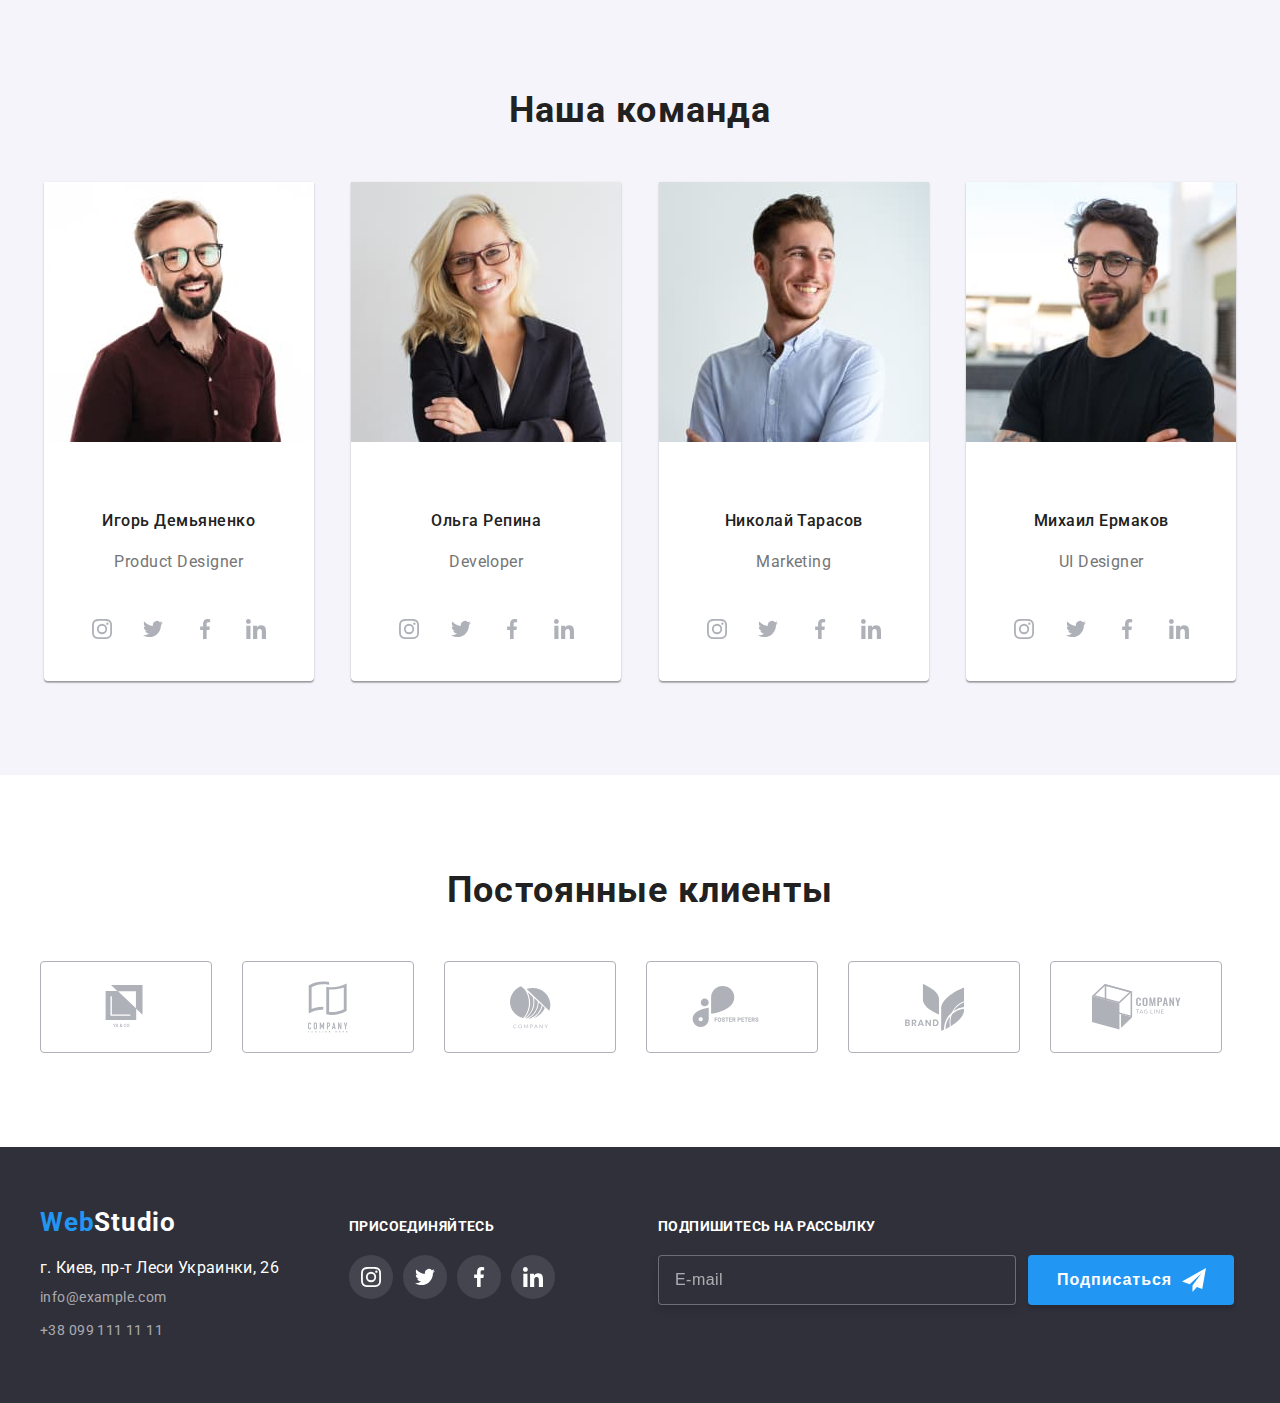
==== commit fc95d48c: "Исправления" ====
--- a/index.html
+++ b/index.html
@@ -44,9 +44,9 @@
     </div>
     </header>
     <main class="">
-        <div class="hero">
+        <section class="hero">
             <div class="container">
-                <section class="section-hero">
+                <div class="section-hero">
                     <h1 class="hero-title" >эффективные решения <br /> для вашего бизнеса</h1>
                     <button type="button" class="button" data-toggle="modal" data-open-modal>
                         Заказать услугу
@@ -143,9 +143,9 @@
                                 });
                         })();
                     </script>
-                </section>
-            </div>
-        </div>
+                </div>
+            </div>
+        </section>
         <section class="section-desc">
             <div class="container">
             <h2 class="title visually-hidden">Наши преимущества</h2>
--- a/css/style.css
+++ b/css/style.css
@@ -731,6 +731,8 @@
 .clients .icon {
   fill: currentColor;
 }
+
+/* Footer */
 .footer {
   background-color: var(--footer-color);
   padding-top: 60px;
@@ -771,6 +773,7 @@
 }
 .footer .container {
   display: flex;
+  align-items: baseline;
 }
 .footer-left {
   margin-right: 70px;
@@ -797,7 +800,7 @@
   background-color: var(--akcent-color);
   fill: var(--primary-background-color);
 }
-.footer-links-icon {
+.footer-list {
   margin-right: 10px;
 }
 
@@ -969,11 +972,11 @@
   position: relative;
   overflow: hidden;
 }
-.projects-item:hover {
+.projects-item a:hover {
   box-shadow: 0px 1px 1px rgba(0, 0, 0, 0.12), 0px 4px 4px rgba(0, 0, 0, 0.06),
     1px 4px 6px rgba(0, 0, 0, 0.16);
 }
-.projects-item:hover .overlay {
+.projects-item a:hover .overlay {
   box-shadow: 0px 1px 1px rgba(0, 0, 0, 0.12), 0px 4px 4px rgba(0, 0, 0, 0.06),
     1px 4px 6px rgba(0, 0, 0, 0.16);
   transform: translateX(0%);
